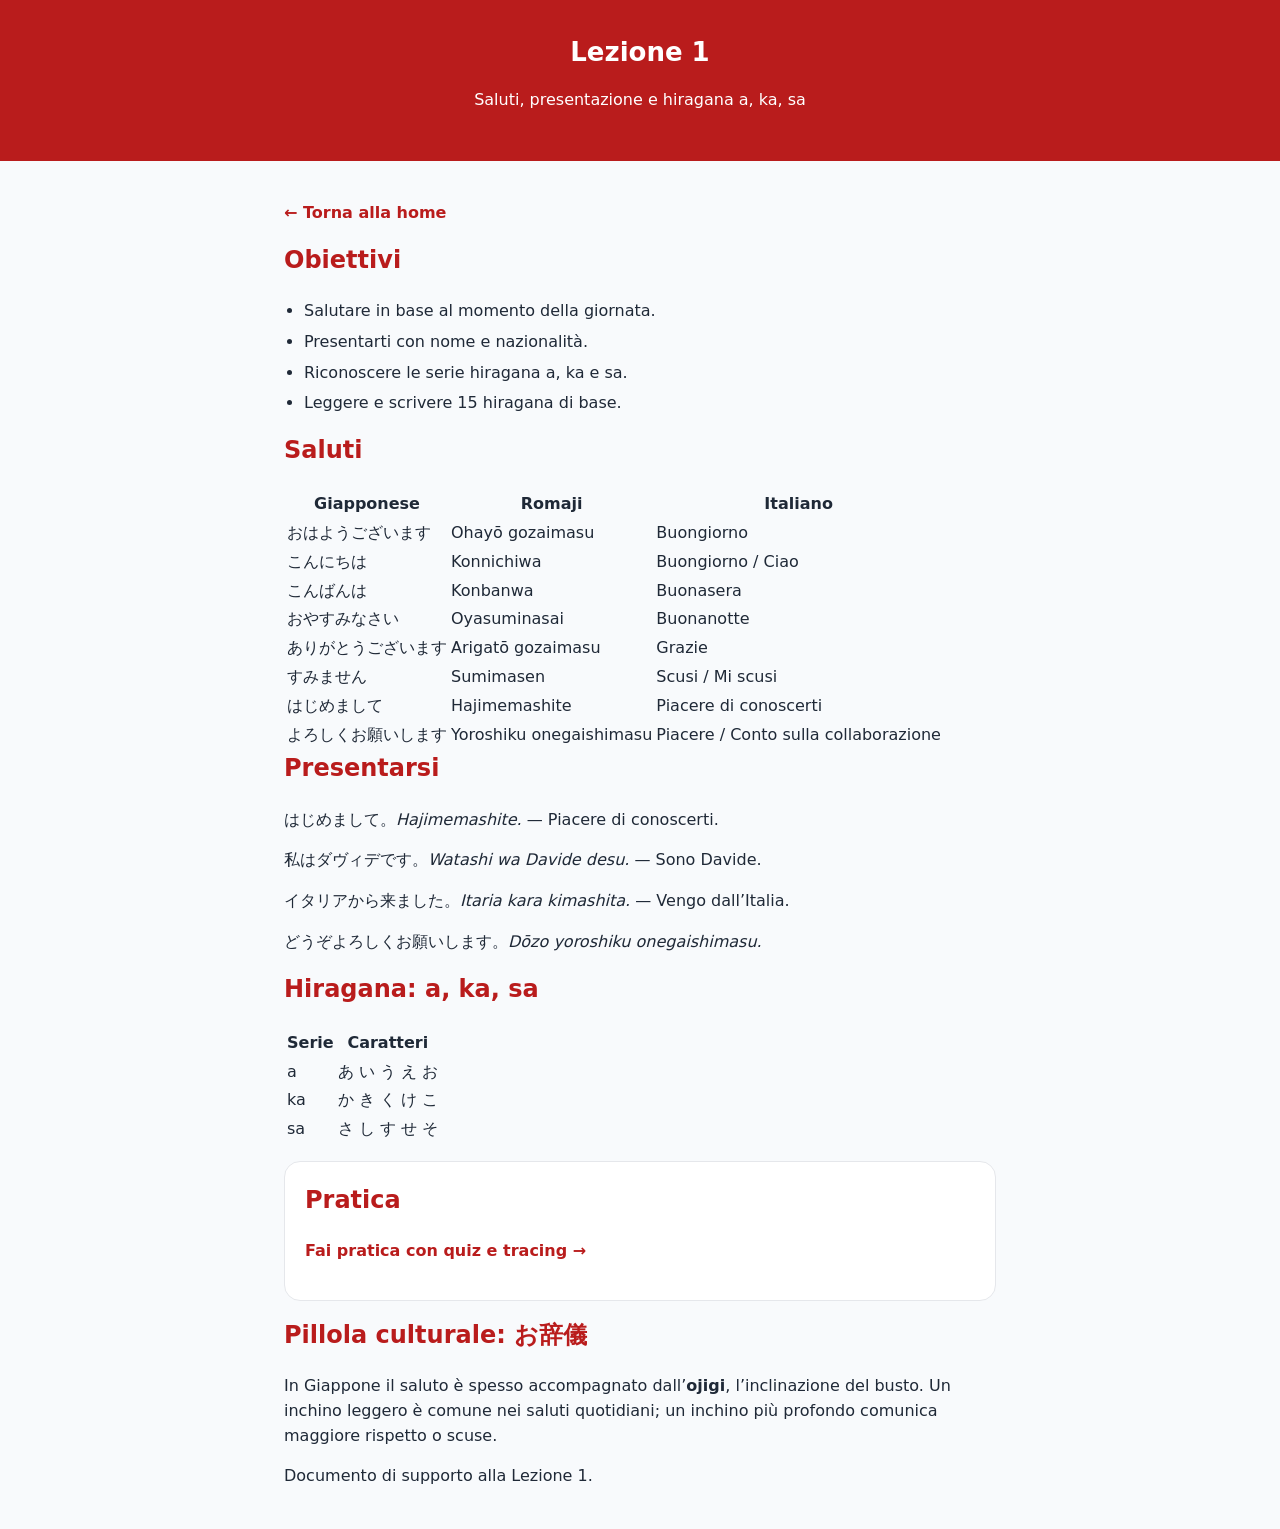
==== lezioni/lezione-01.html @ 0432ac15 "Aggiunge struttura iniziale del sito per gli studenti" ====
<!DOCTYPE html>
<html lang="it">
<head>
<meta charset="utf-8">
<meta name="viewport" content="width=device-width, initial-scale=1">
<title>Lezione 1 — Saluti e hiragana a, ka, sa</title>
<link rel="stylesheet" href="../css/style.css">
</head>
<body>
<header>
<h1>Lezione 1</h1>
<p>Saluti, presentazione e hiragana a, ka, sa</p>
</header>
<main>
<p><a href="../index.html">← Torna alla home</a></p>

<h2>Obiettivi</h2>
<ul>
<li>Salutare in base al momento della giornata.</li>
<li>Presentarti con nome e nazionalità.</li>
<li>Riconoscere le serie hiragana a, ka e sa.</li>
<li>Leggere e scrivere 15 hiragana di base.</li>
</ul>

<h2>Saluti</h2>
<table>
<tr><th>Giapponese</th><th>Romaji</th><th>Italiano</th></tr>
<tr><td>おはようございます</td><td>Ohayō gozaimasu</td><td>Buongiorno</td></tr>
<tr><td>こんにちは</td><td>Konnichiwa</td><td>Buongiorno / Ciao</td></tr>
<tr><td>こんばんは</td><td>Konbanwa</td><td>Buonasera</td></tr>
<tr><td>おやすみなさい</td><td>Oyasuminasai</td><td>Buonanotte</td></tr>
<tr><td>ありがとうございます</td><td>Arigatō gozaimasu</td><td>Grazie</td></tr>
<tr><td>すみません</td><td>Sumimasen</td><td>Scusi / Mi scusi</td></tr>
<tr><td>はじめまして</td><td>Hajimemashite</td><td>Piacere di conoscerti</td></tr>
<tr><td>よろしくお願いします</td><td>Yoroshiku onegaishimasu</td><td>Piacere / Conto sulla collaborazione</td></tr>
</table>

<h2>Presentarsi</h2>
<p>はじめまして。<em>Hajimemashite.</em> — Piacere di conoscerti.</p>
<p>私はダヴィデです。<em>Watashi wa Davide desu.</em> — Sono Davide.</p>
<p>イタリアから来ました。<em>Itaria kara kimashita.</em> — Vengo dall’Italia.</p>
<p>どうぞよろしくお願いします。<em>Dōzo yoroshiku onegaishimasu.</em></p>

<h2>Hiragana: a, ka, sa</h2>
<table>
<tr><th>Serie</th><th>Caratteri</th></tr>
<tr><td>a</td><td><span class="kana">あ い う え お</span></td></tr>
<tr><td>ka</td><td><span class="kana">か き く け こ</span></td></tr>
<tr><td>sa</td><td><span class="kana">さ し す せ そ</span></td></tr>
</table>

<div class="card">
<h2>Pratica</h2>
<p><a href="../pratica/hiragana.html">Fai pratica con quiz e tracing →</a></p>
</div>

<h2>Pillola culturale: お辞儀</h2>
<p>In Giappone il saluto è spesso accompagnato dall’<strong>ojigi</strong>, l’inclinazione del busto. Un inchino leggero è comune nei saluti quotidiani; un inchino più profondo comunica maggiore rispetto o scuse.</p>

<p class="small">Documento di supporto alla Lezione 1.</p>
</main>
<script src="../js/main.js"></script>
</body>
</html>
---- css/style.css ----
:root{--red:#b91c1c;--red-dark:#7f1d1d;--ink:#1f2937;--muted:#6b7280;--bg:#f8fafc;--card:#fff;--line:#e5e7eb;--green:#15803d}
*{box-sizing:border-box}
body{font-family:system-ui,-apple-system,"Hiragino Sans","Noto Sans JP",Arial,sans-serif;margin:0;background:var(--bg);color:var(--ink);line-height:1.55}
header{background:var(--red);color:#fff;padding:32px 20px;text-align:center}
main{max-width:760px;margin:0 auto;padding:24px}
.card{background:var(--card);border:1px solid #e5e7eb;border-radius:16px;padding:20px;margin:16px 0}
h1{margin:0;font-size:26px}
h2{color:var(--red);margin-top:0}
a{color:var(--red);font-weight:700;text-decoration:none}
a:hover{text-decoration:underline}
ul{padding-left:20px}
li{margin:6px 0}
.badge{display:inline-block;background:#fee2e2;color:var(--red-dark);border-radius:999px;padding:5px 10px;font-size:12px;font-weight:700;margin-bottom:8px}
img{max-width:100%;height:auto;border-radius:12px}
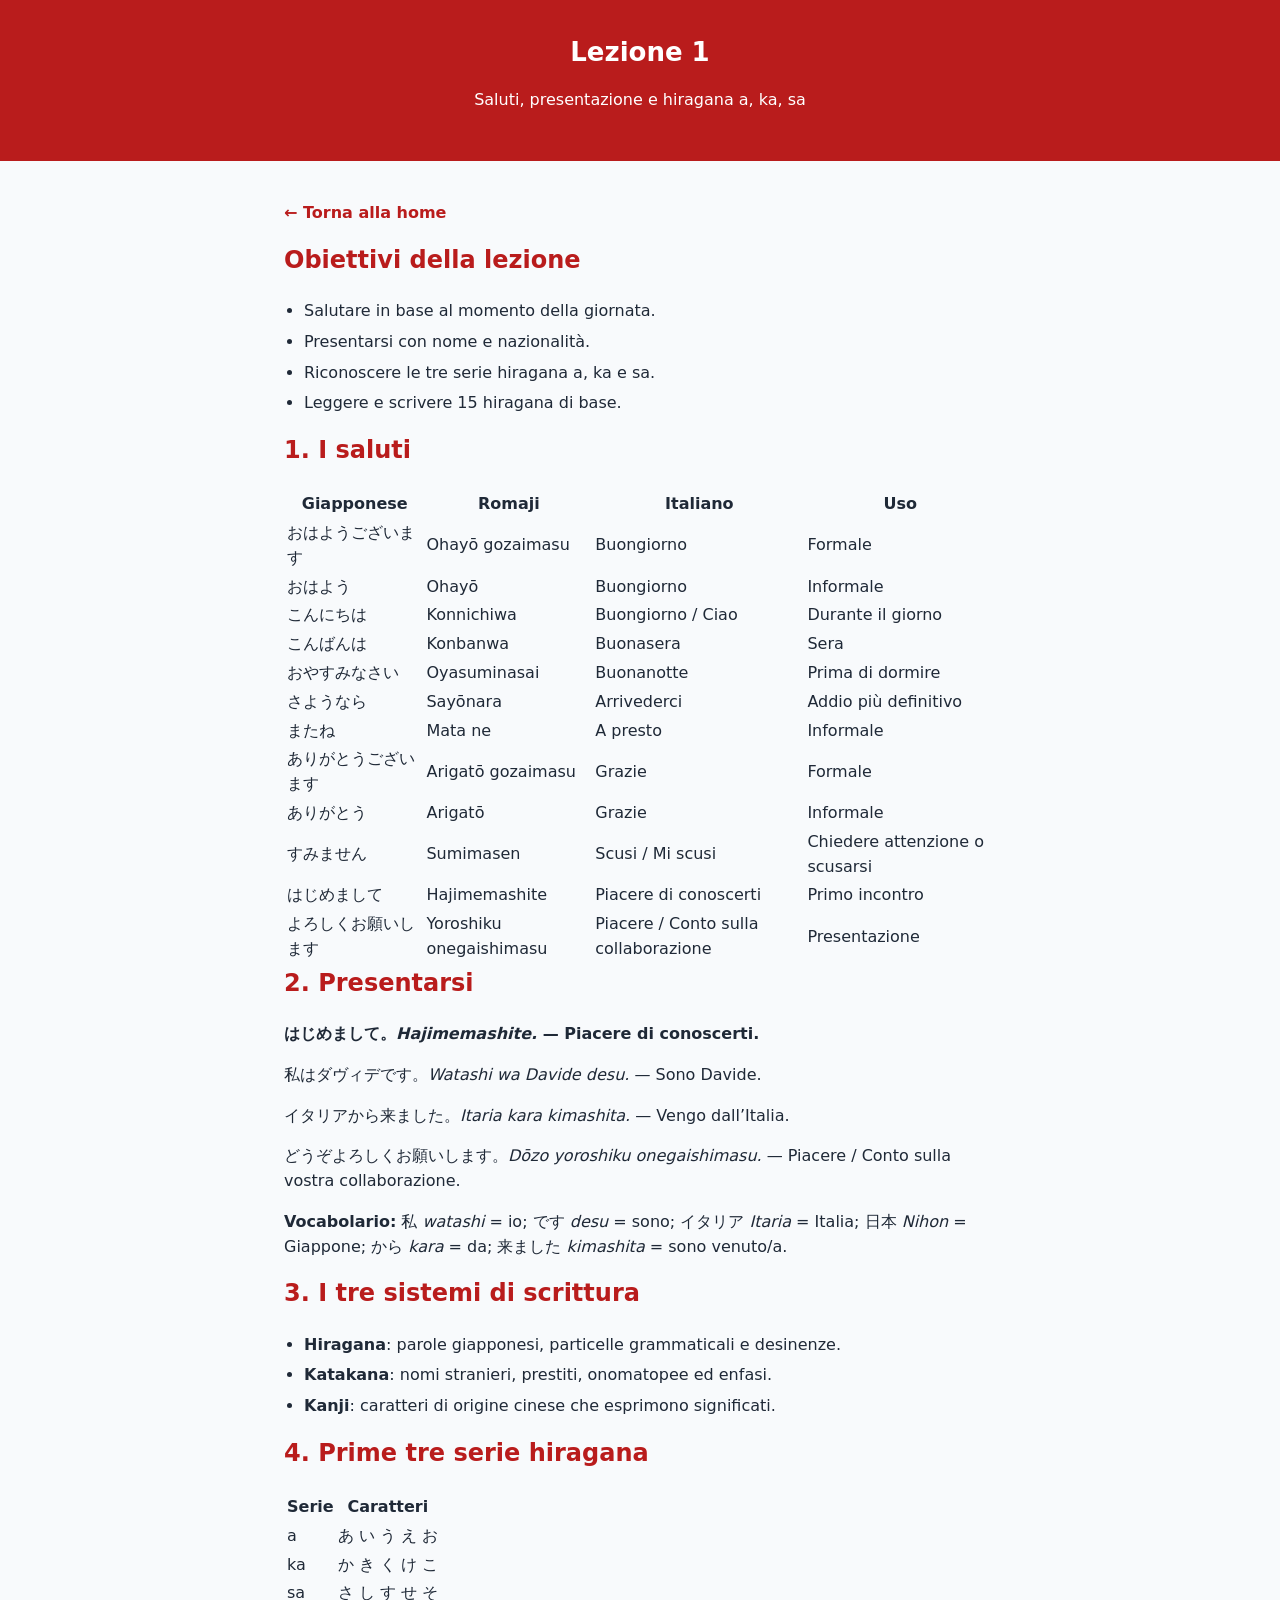
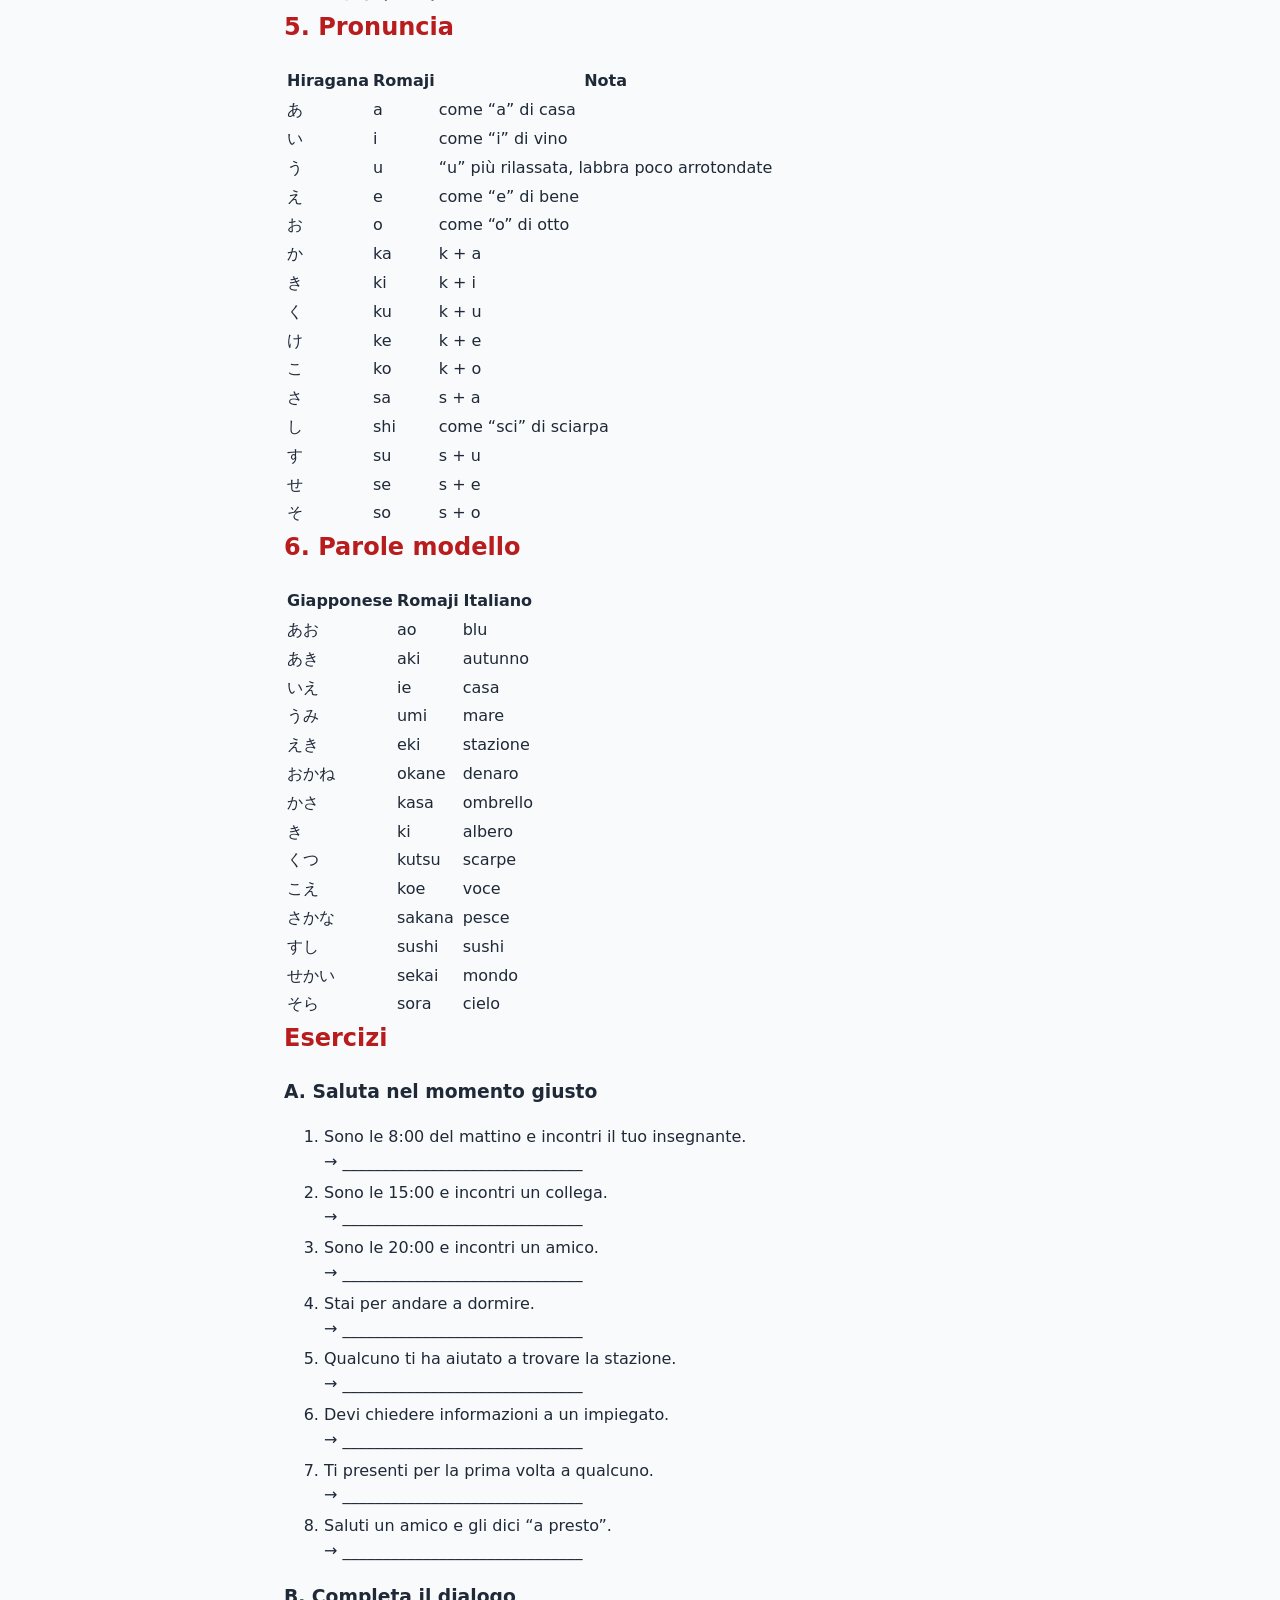
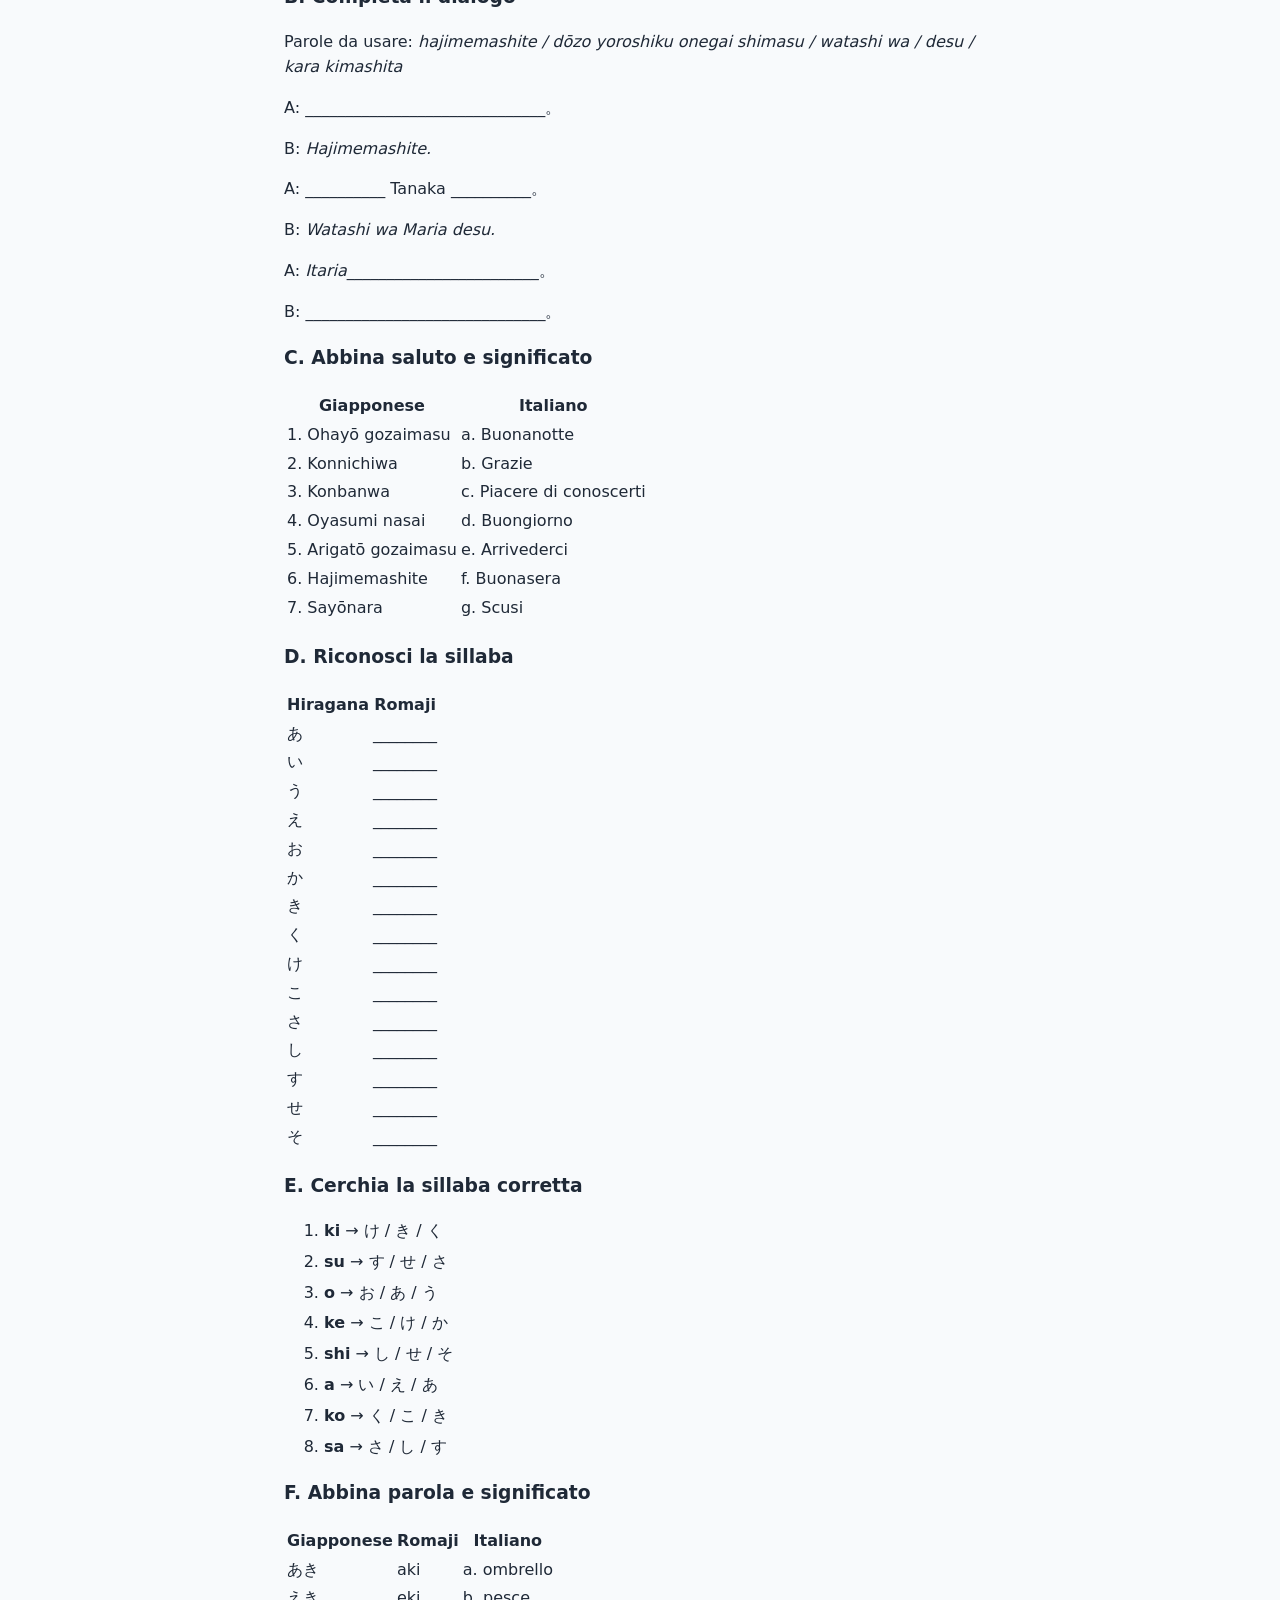
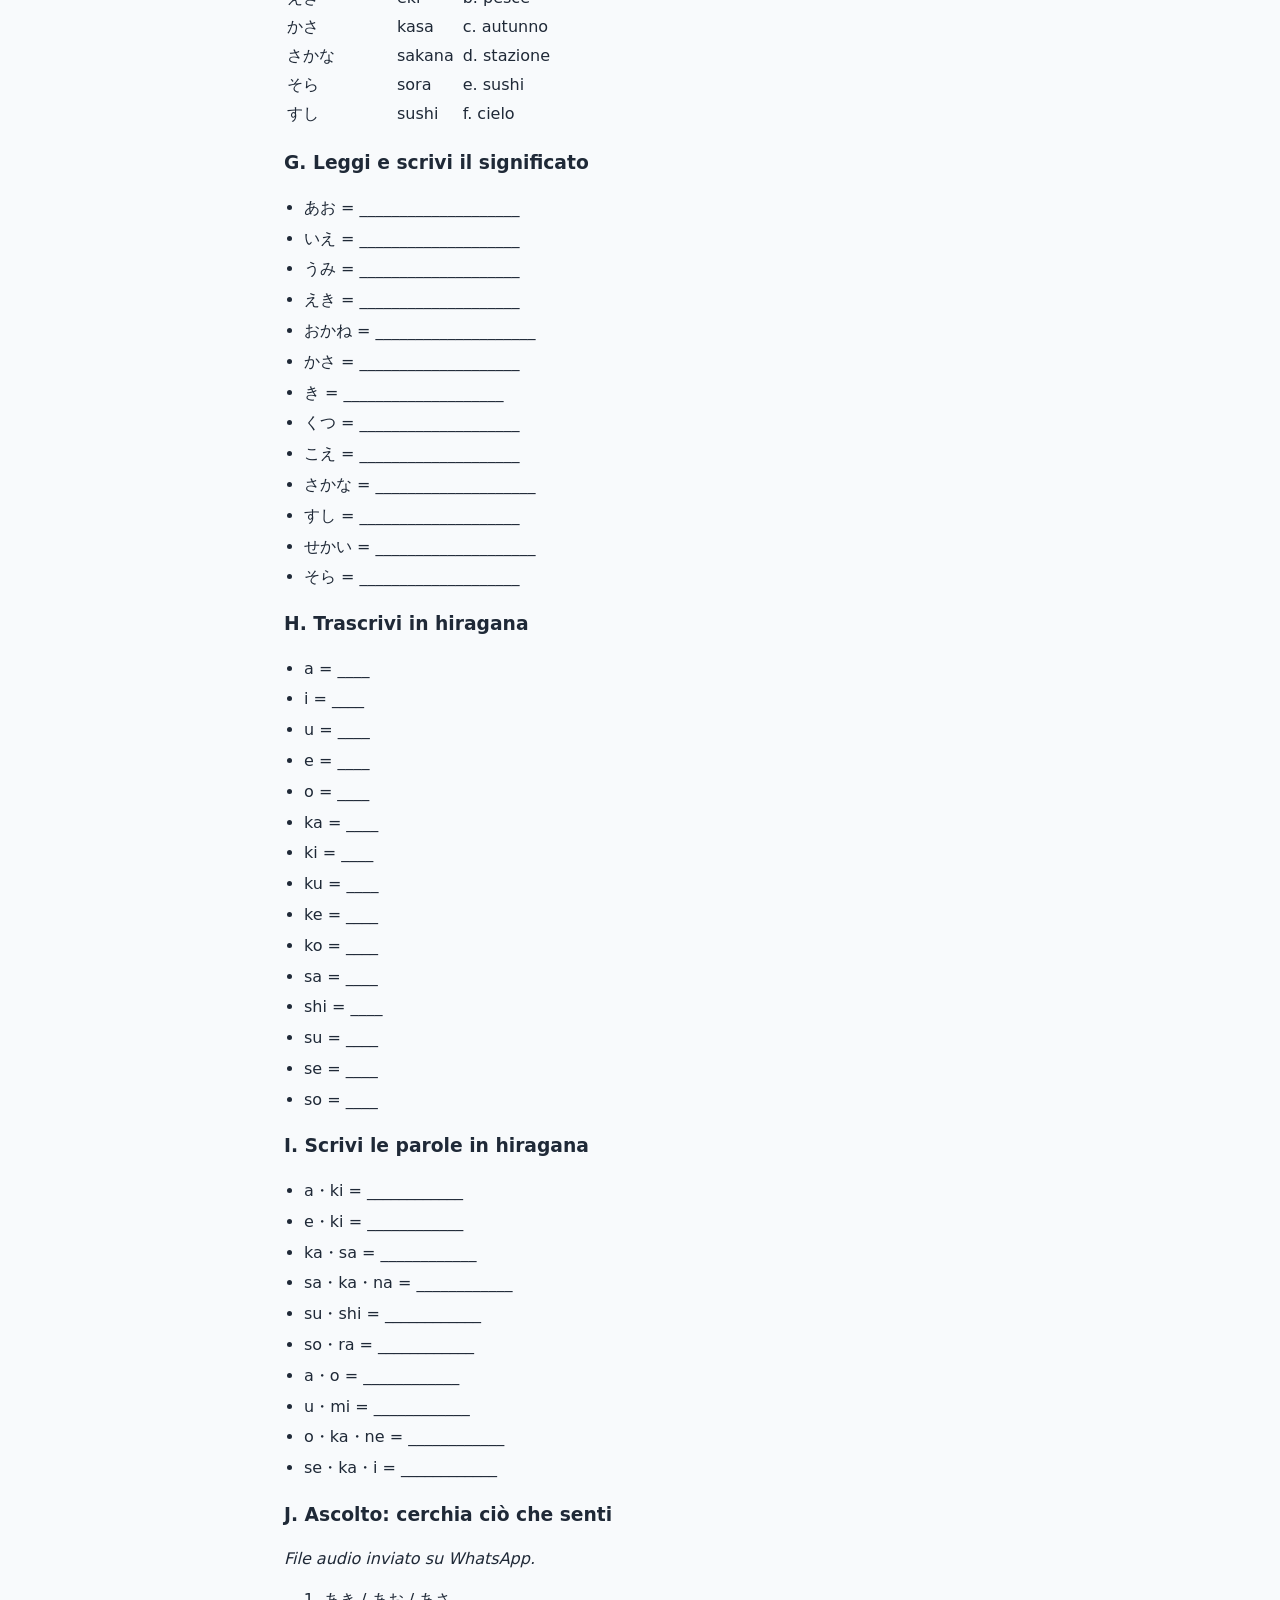
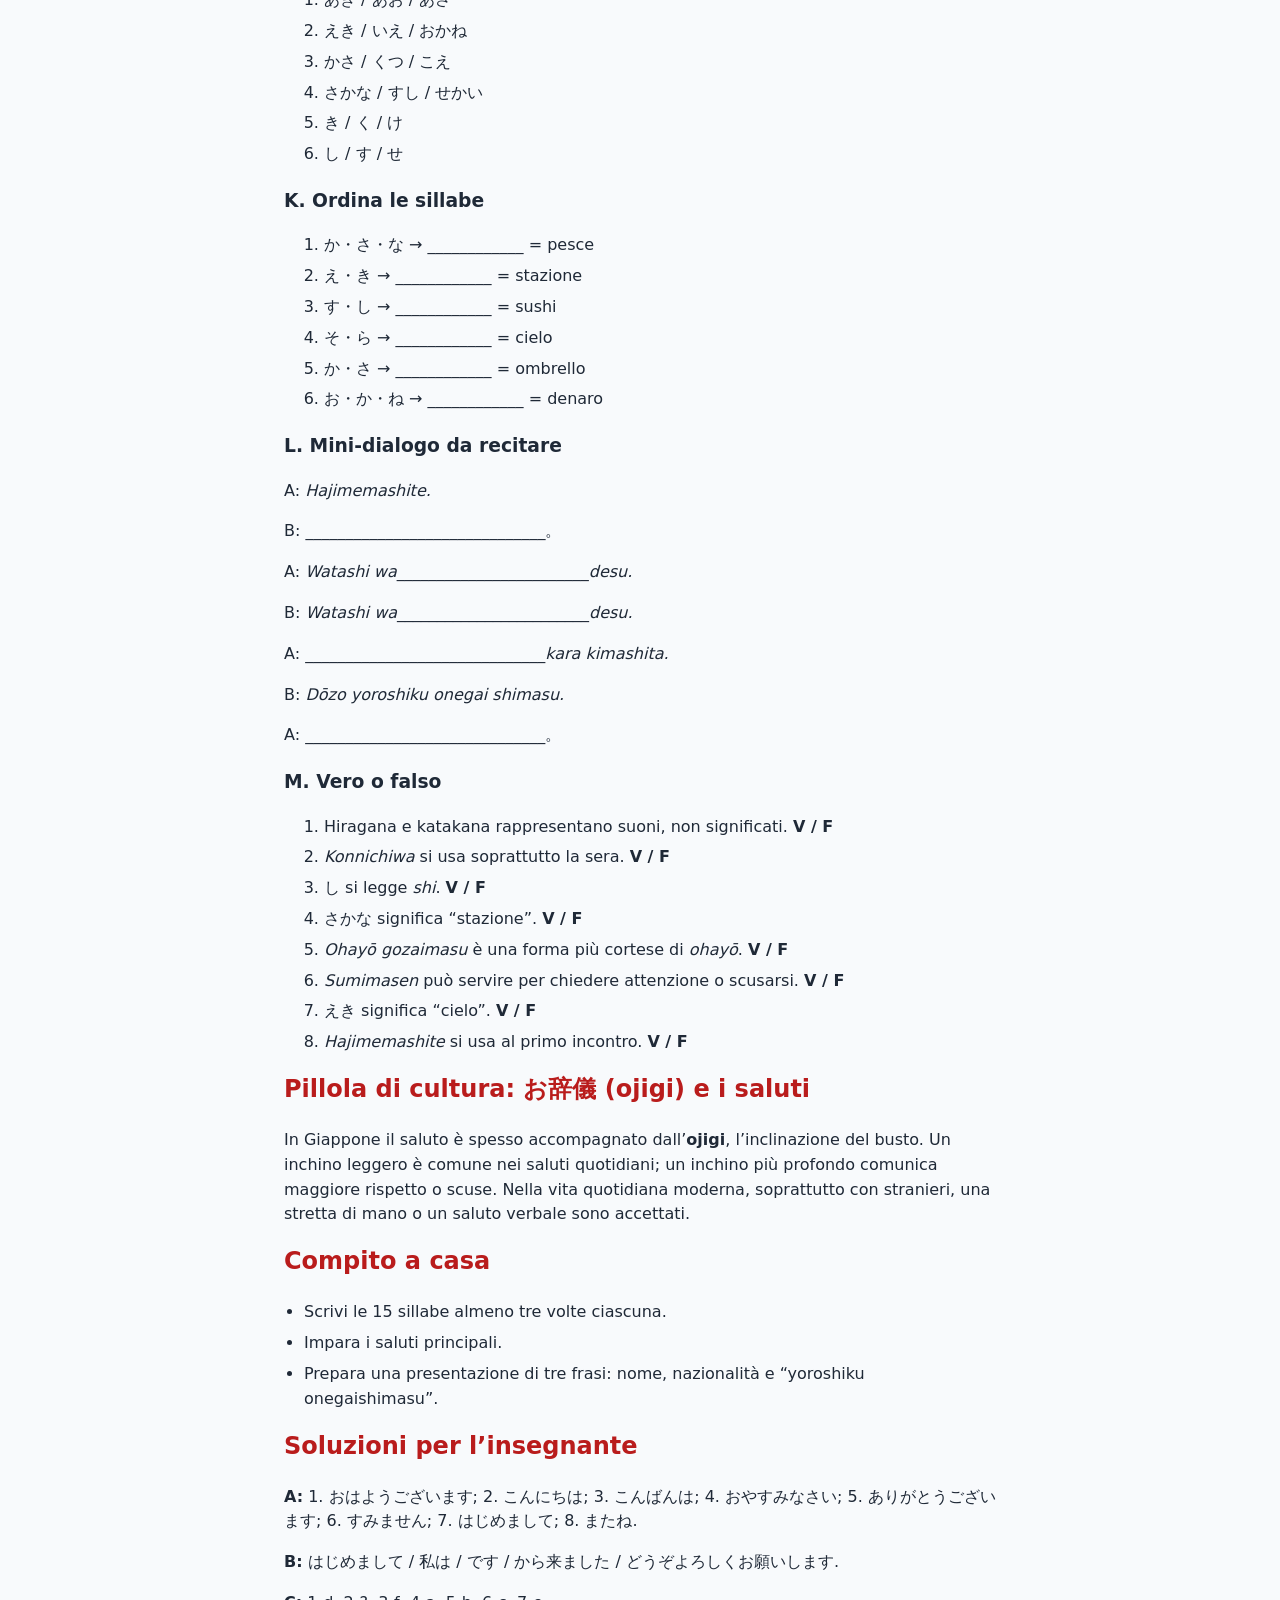
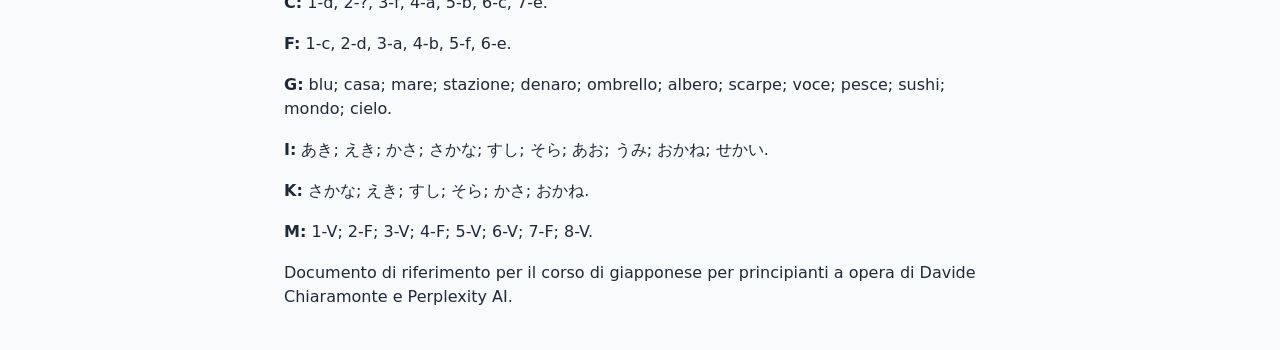
==== commit 4180f77f: "Espande la Lezione 1 con tutti i materiali dell’allegato" ====
--- a/lezioni/lezione-01.html
+++ b/lezioni/lezione-01.html
@@ -3,7 +3,7 @@
 <head>
 <meta charset="utf-8">
 <meta name="viewport" content="width=device-width, initial-scale=1">
-<title>Lezione 1 — Saluti e hiragana a, ka, sa</title>
+<title>Lezione 1 — Saluti, presentazione e hiragana a, ka, sa</title>
 <link rel="stylesheet" href="../css/style.css">
 </head>
 <body>
@@ -14,34 +14,46 @@
 <main>
 <p><a href="../index.html">← Torna alla home</a></p>
 
-<h2>Obiettivi</h2>
+<h2>Obiettivi della lezione</h2>
 <ul>
 <li>Salutare in base al momento della giornata.</li>
-<li>Presentarti con nome e nazionalità.</li>
-<li>Riconoscere le serie hiragana a, ka e sa.</li>
+<li>Presentarsi con nome e nazionalità.</li>
+<li>Riconoscere le tre serie hiragana a, ka e sa.</li>
 <li>Leggere e scrivere 15 hiragana di base.</li>
 </ul>
 
-<h2>Saluti</h2>
-<table>
-<tr><th>Giapponese</th><th>Romaji</th><th>Italiano</th></tr>
-<tr><td>おはようございます</td><td>Ohayō gozaimasu</td><td>Buongiorno</td></tr>
-<tr><td>こんにちは</td><td>Konnichiwa</td><td>Buongiorno / Ciao</td></tr>
-<tr><td>こんばんは</td><td>Konbanwa</td><td>Buonasera</td></tr>
-<tr><td>おやすみなさい</td><td>Oyasuminasai</td><td>Buonanotte</td></tr>
-<tr><td>ありがとうございます</td><td>Arigatō gozaimasu</td><td>Grazie</td></tr>
-<tr><td>すみません</td><td>Sumimasen</td><td>Scusi / Mi scusi</td></tr>
-<tr><td>はじめまして</td><td>Hajimemashite</td><td>Piacere di conoscerti</td></tr>
-<tr><td>よろしくお願いします</td><td>Yoroshiku onegaishimasu</td><td>Piacere / Conto sulla collaborazione</td></tr>
-</table>
-
-<h2>Presentarsi</h2>
-<p>はじめまして。<em>Hajimemashite.</em> — Piacere di conoscerti.</p>
+<h2>1. I saluti</h2>
+<table>
+<tr><th>Giapponese</th><th>Romaji</th><th>Italiano</th><th>Uso</th></tr>
+<tr><td>おはようございます</td><td>Ohayō gozaimasu</td><td>Buongiorno</td><td>Formale</td></tr>
+<tr><td>おはよう</td><td>Ohayō</td><td>Buongiorno</td><td>Informale</td></tr>
+<tr><td>こんにちは</td><td>Konnichiwa</td><td>Buongiorno / Ciao</td><td>Durante il giorno</td></tr>
+<tr><td>こんばんは</td><td>Konbanwa</td><td>Buonasera</td><td>Sera</td></tr>
+<tr><td>おやすみなさい</td><td>Oyasuminasai</td><td>Buonanotte</td><td>Prima di dormire</td></tr>
+<tr><td>さようなら</td><td>Sayōnara</td><td>Arrivederci</td><td>Addio più definitivo</td></tr>
+<tr><td>またね</td><td>Mata ne</td><td>A presto</td><td>Informale</td></tr>
+<tr><td>ありがとうございます</td><td>Arigatō gozaimasu</td><td>Grazie</td><td>Formale</td></tr>
+<tr><td>ありがとう</td><td>Arigatō</td><td>Grazie</td><td>Informale</td></tr>
+<tr><td>すみません</td><td>Sumimasen</td><td>Scusi / Mi scusi</td><td>Chiedere attenzione o scusarsi</td></tr>
+<tr><td>はじめまして</td><td>Hajimemashite</td><td>Piacere di conoscerti</td><td>Primo incontro</td></tr>
+<tr><td>よろしくお願いします</td><td>Yoroshiku onegaishimasu</td><td>Piacere / Conto sulla collaborazione</td><td>Presentazione</td></tr>
+</table>
+
+<h2>2. Presentarsi</h2>
+<p><strong>はじめまして。<em>Hajimemashite.</em> — Piacere di conoscerti.</strong></p>
 <p>私はダヴィデです。<em>Watashi wa Davide desu.</em> — Sono Davide.</p>
 <p>イタリアから来ました。<em>Itaria kara kimashita.</em> — Vengo dall’Italia.</p>
-<p>どうぞよろしくお願いします。<em>Dōzo yoroshiku onegaishimasu.</em></p>
-
-<h2>Hiragana: a, ka, sa</h2>
+<p>どうぞよろしくお願いします。<em>Dōzo yoroshiku onegaishimasu.</em> — Piacere / Conto sulla vostra collaborazione.</p>
+<p><strong>Vocabolario:</strong> 私 <em>watashi</em> = io; です <em>desu</em> = sono; イタリア <em>Itaria</em> = Italia; 日本 <em>Nihon</em> = Giappone; から <em>kara</em> = da; 来ました <em>kimashita</em> = sono venuto/a.</p>
+
+<h2>3. I tre sistemi di scrittura</h2>
+<ul>
+<li><strong>Hiragana</strong>: parole giapponesi, particelle grammaticali e desinenze.</li>
+<li><strong>Katakana</strong>: nomi stranieri, prestiti, onomatopee ed enfasi.</li>
+<li><strong>Kanji</strong>: caratteri di origine cinese che esprimono significati.</li>
+</ul>
+
+<h2>4. Prime tre serie hiragana</h2>
 <table>
 <tr><th>Serie</th><th>Caratteri</th></tr>
 <tr><td>a</td><td><span class="kana">あ い う え お</span></td></tr>
@@ -49,16 +61,237 @@
 <tr><td>sa</td><td><span class="kana">さ し す せ そ</span></td></tr>
 </table>
 
-<div class="card">
-<h2>Pratica</h2>
-<p><a href="../pratica/hiragana.html">Fai pratica con quiz e tracing →</a></p>
-</div>
-
-<h2>Pillola culturale: お辞儀</h2>
-<p>In Giappone il saluto è spesso accompagnato dall’<strong>ojigi</strong>, l’inclinazione del busto. Un inchino leggero è comune nei saluti quotidiani; un inchino più profondo comunica maggiore rispetto o scuse.</p>
-
-<p class="small">Documento di supporto alla Lezione 1.</p>
+<h2>5. Pronuncia</h2>
+<table>
+<tr><th>Hiragana</th><th>Romaji</th><th>Nota</th></tr>
+<tr><td class="kana">あ</td><td>a</td><td>come “a” di casa</td></tr>
+<tr><td class="kana">い</td><td>i</td><td>come “i” di vino</td></tr>
+<tr><td class="kana">う</td><td>u</td><td>“u” più rilassata, labbra poco arrotondate</td></tr>
+<tr><td class="kana">え</td><td>e</td><td>come “e” di bene</td></tr>
+<tr><td class="kana">お</td><td>o</td><td>come “o” di otto</td></tr>
+<tr><td class="kana">か</td><td>ka</td><td>k + a</td></tr>
+<tr><td class="kana">き</td><td>ki</td><td>k + i</td></tr>
+<tr><td class="kana">く</td><td>ku</td><td>k + u</td></tr>
+<tr><td class="kana">け</td><td>ke</td><td>k + e</td></tr>
+<tr><td class="kana">こ</td><td>ko</td><td>k + o</td></tr>
+<tr><td class="kana">さ</td><td>sa</td><td>s + a</td></tr>
+<tr><td class="kana">し</td><td>shi</td><td>come “sci” di sciarpa</td></tr>
+<tr><td class="kana">す</td><td>su</td><td>s + u</td></tr>
+<tr><td class="kana">せ</td><td>se</td><td>s + e</td></tr>
+<tr><td class="kana">そ</td><td>so</td><td>s + o</td></tr>
+</table>
+
+<h2>6. Parole modello</h2>
+<table>
+<tr><th>Giapponese</th><th>Romaji</th><th>Italiano</th></tr>
+<tr><td class="kana">あお</td><td>ao</td><td>blu</td></tr>
+<tr><td class="kana">あき</td><td>aki</td><td>autunno</td></tr>
+<tr><td class="kana">いえ</td><td>ie</td><td>casa</td></tr>
+<tr><td class="kana">うみ</td><td>umi</td><td>mare</td></tr>
+<tr><td class="kana">えき</td><td>eki</td><td>stazione</td></tr>
+<tr><td class="kana">おかね</td><td>okane</td><td>denaro</td></tr>
+<tr><td class="kana">かさ</td><td>kasa</td><td>ombrello</td></tr>
+<tr><td class="kana">き</td><td>ki</td><td>albero</td></tr>
+<tr><td class="kana">くつ</td><td>kutsu</td><td>scarpe</td></tr>
+<tr><td class="kana">こえ</td><td>koe</td><td>voce</td></tr>
+<tr><td class="kana">さかな</td><td>sakana</td><td>pesce</td></tr>
+<tr><td class="kana">すし</td><td>sushi</td><td>sushi</td></tr>
+<tr><td class="kana">せかい</td><td>sekai</td><td>mondo</td></tr>
+<tr><td class="kana">そら</td><td>sora</td><td>cielo</td></tr>
+</table>
+
+<h2>Esercizi</h2>
+
+<h3>A. Saluta nel momento giusto</h3>
+<ol>
+<li>Sono le 8:00 del mattino e incontri il tuo insegnante.<br>→ ______________________________</li>
+<li>Sono le 15:00 e incontri un collega.<br>→ ______________________________</li>
+<li>Sono le 20:00 e incontri un amico.<br>→ ______________________________</li>
+<li>Stai per andare a dormire.<br>→ ______________________________</li>
+<li>Qualcuno ti ha aiutato a trovare la stazione.<br>→ ______________________________</li>
+<li>Devi chiedere informazioni a un impiegato.<br>→ ______________________________</li>
+<li>Ti presenti per la prima volta a qualcuno.<br>→ ______________________________</li>
+<li>Saluti un amico e gli dici “a presto”.<br>→ ______________________________</li>
+</ol>
+
+<h3>B. Completa il dialogo</h3>
+<p>Parole da usare: <em>hajimemashite / dōzo yoroshiku onegai shimasu / watashi wa / desu / kara kimashita</em></p>
+<p>A: ______________________________。</p>
+<p>B: <em>Hajimemashite.</em></p>
+<p>A: __________ Tanaka __________。</p>
+<p>B: <em>Watashi wa Maria desu.</em></p>
+<p>A: <em>Itaria</em>________________________。</p>
+<p>B: ______________________________。</p>
+
+<h3>C. Abbina saluto e significato</h3>
+<table>
+<tr><th>Giapponese</th><th>Italiano</th></tr>
+<tr><td>1. Ohayō gozaimasu</td><td>a. Buonanotte</td></tr>
+<tr><td>2. Konnichiwa</td><td>b. Grazie</td></tr>
+<tr><td>3. Konbanwa</td><td>c. Piacere di conoscerti</td></tr>
+<tr><td>4. Oyasumi nasai</td><td>d. Buongiorno</td></tr>
+<tr><td>5. Arigatō gozaimasu</td><td>e. Arrivederci</td></tr>
+<tr><td>6. Hajimemashite</td><td>f. Buonasera</td></tr>
+<tr><td>7. Sayōnara</td><td>g. Scusi</td></tr>
+</table>
+
+<h3>D. Riconosci la sillaba</h3>
+<table>
+<tr><th>Hiragana</th><th>Romaji</th></tr>
+<tr><td class="kana">あ</td><td>________</td></tr>
+<tr><td class="kana">い</td><td>________</td></tr>
+<tr><td class="kana">う</td><td>________</td></tr>
+<tr><td class="kana">え</td><td>________</td></tr>
+<tr><td class="kana">お</td><td>________</td></tr>
+<tr><td class="kana">か</td><td>________</td></tr>
+<tr><td class="kana">き</td><td>________</td></tr>
+<tr><td class="kana">く</td><td>________</td></tr>
+<tr><td class="kana">け</td><td>________</td></tr>
+<tr><td class="kana">こ</td><td>________</td></tr>
+<tr><td class="kana">さ</td><td>________</td></tr>
+<tr><td class="kana">し</td><td>________</td></tr>
+<tr><td class="kana">す</td><td>________</td></tr>
+<tr><td class="kana">せ</td><td>________</td></tr>
+<tr><td class="kana">そ</td><td>________</td></tr>
+</table>
+
+<h3>E. Cerchia la sillaba corretta</h3>
+<ol>
+<li><strong>ki</strong> → け / き / く</li>
+<li><strong>su</strong> → す / せ / さ</li>
+<li><strong>o</strong> → お / あ / う</li>
+<li><strong>ke</strong> → こ / け / か</li>
+<li><strong>shi</strong> → し / せ / そ</li>
+<li><strong>a</strong> → い / え / あ</li>
+<li><strong>ko</strong> → く / こ / き</li>
+<li><strong>sa</strong> → さ / し / す</li>
+</ol>
+
+<h3>F. Abbina parola e significato</h3>
+<table>
+<tr><th>Giapponese</th><th>Romaji</th><th>Italiano</th></tr>
+<tr><td class="kana">あき</td><td>aki</td><td>a. ombrello</td></tr>
+<tr><td class="kana">えき</td><td>eki</td><td>b. pesce</td></tr>
+<tr><td class="kana">かさ</td><td>kasa</td><td>c. autunno</td></tr>
+<tr><td class="kana">さかな</td><td>sakana</td><td>d. stazione</td></tr>
+<tr><td class="kana">そら</td><td>sora</td><td>e. sushi</td></tr>
+<tr><td class="kana">すし</td><td>sushi</td><td>f. cielo</td></tr>
+</table>
+
+<h3>G. Leggi e scrivi il significato</h3>
+<ul>
+<li>あお = ____________________</li>
+<li>いえ = ____________________</li>
+<li>うみ = ____________________</li>
+<li>えき = ____________________</li>
+<li>おかね = ____________________</li>
+<li>かさ = ____________________</li>
+<li>き = ____________________</li>
+<li>くつ = ____________________</li>
+<li>こえ = ____________________</li>
+<li>さかな = ____________________</li>
+<li>すし = ____________________</li>
+<li>せかい = ____________________</li>
+<li>そら = ____________________</li>
+</ul>
+
+<h3>H. Trascrivi in hiragana</h3>
+<ul>
+<li>a = ____</li>
+<li>i = ____</li>
+<li>u = ____</li>
+<li>e = ____</li>
+<li>o = ____</li>
+<li>ka = ____</li>
+<li>ki = ____</li>
+<li>ku = ____</li>
+<li>ke = ____</li>
+<li>ko = ____</li>
+<li>sa = ____</li>
+<li>shi = ____</li>
+<li>su = ____</li>
+<li>se = ____</li>
+<li>so = ____</li>
+</ul>
+
+<h3>I. Scrivi le parole in hiragana</h3>
+<ul>
+<li>a・ki = ____________</li>
+<li>e・ki = ____________</li>
+<li>ka・sa = ____________</li>
+<li>sa・ka・na = ____________</li>
+<li>su・shi = ____________</li>
+<li>so・ra = ____________</li>
+<li>a・o = ____________</li>
+<li>u・mi = ____________</li>
+<li>o・ka・ne = ____________</li>
+<li>se・ka・i = ____________</li>
+</ul>
+
+<h3>J. Ascolto: cerchia ciò che senti</h3>
+<p><em>File audio inviato su WhatsApp.</em></p>
+<ol>
+<li>あき / あお / あさ</li>
+<li>えき / いえ / おかね</li>
+<li>かさ / くつ / こえ</li>
+<li>さかな / すし / せかい</li>
+<li>き / く / け</li>
+<li>し / す / せ</li>
+</ol>
+
+<h3>K. Ordina le sillabe</h3>
+<ol>
+<li>か・さ・な → ____________ = pesce</li>
+<li>え・き → ____________ = stazione</li>
+<li>す・し → ____________ = sushi</li>
+<li>そ・ら → ____________ = cielo</li>
+<li>か・さ → ____________ = ombrello</li>
+<li>お・か・ね → ____________ = denaro</li>
+</ol>
+
+<h3>L. Mini-dialogo da recitare</h3>
+<p>A: <em>Hajimemashite.</em></p>
+<p>B: ______________________________。</p>
+<p>A: <em>Watashi wa</em>________________________<em>desu.</em></p>
+<p>B: <em>Watashi wa</em>________________________<em>desu.</em></p>
+<p>A: ______________________________<em>kara kimashita.</em></p>
+<p>B: <em>Dōzo yoroshiku onegai shimasu.</em></p>
+<p>A: ______________________________。</p>
+
+<h3>M. Vero o falso</h3>
+<ol>
+<li>Hiragana e katakana rappresentano suoni, non significati. <strong>V / F</strong></li>
+<li><em>Konnichiwa</em> si usa soprattutto la sera. <strong>V / F</strong></li>
+<li>し si legge <em>shi</em>. <strong>V / F</strong></li>
+<li>さかな significa “stazione”. <strong>V / F</strong></li>
+<li><em>Ohayō gozaimasu</em> è una forma più cortese di <em>ohayō</em>. <strong>V / F</strong></li>
+<li><em>Sumimasen</em> può servire per chiedere attenzione o scusarsi. <strong>V / F</strong></li>
+<li>えき significa “cielo”. <strong>V / F</strong></li>
+<li><em>Hajimemashite</em> si usa al primo incontro. <strong>V / F</strong></li>
+</ol>
+
+<h2>Pillola di cultura: お辞儀 (ojigi) e i saluti</h2>
+<p>In Giappone il saluto è spesso accompagnato dall’<strong>ojigi</strong>, l’inclinazione del busto. Un inchino leggero è comune nei saluti quotidiani; un inchino più profondo comunica maggiore rispetto o scuse. Nella vita quotidiana moderna, soprattutto con stranieri, una stretta di mano o un saluto verbale sono accettati.</p>
+
+<h2>Compito a casa</h2>
+<ul>
+<li>Scrivi le 15 sillabe almeno tre volte ciascuna.</li>
+<li>Impara i saluti principali.</li>
+<li>Prepara una presentazione di tre frasi: nome, nazionalità e “yoroshiku onegaishimasu”.</li>
+</ul>
+
+<h2>Soluzioni per l’insegnante</h2>
+<p><strong>A:</strong> 1. おはようございます; 2. こんにちは; 3. こんばんは; 4. おやすみなさい; 5. ありがとうございます; 6. すみません; 7. はじめまして; 8. またね.</p>
+<p><strong>B:</strong> はじめまして / 私は / です / から来ました / どうぞよろしくお願いします.</p>
+<p><strong>C:</strong> 1-d, 2-?, 3-f, 4-a, 5-b, 6-c, 7-e.</p>
+<p><strong>F:</strong> 1-c, 2-d, 3-a, 4-b, 5-f, 6-e.</p>
+<p><strong>G:</strong> blu; casa; mare; stazione; denaro; ombrello; albero; scarpe; voce; pesce; sushi; mondo; cielo.</p>
+<p><strong>I:</strong> あき; えき; かさ; さかな; すし; そら; あお; うみ; おかね; せかい.</p>
+<p><strong>K:</strong> さかな; えき; すし; そら; かさ; おかね.</p>
+<p><strong>M:</strong> 1-V; 2-F; 3-V; 4-F; 5-V; 6-V; 7-F; 8-V.</p>
+
+<p class="small">Documento di riferimento per il corso di giapponese per principianti a opera di Davide Chiaramonte e Perplexity AI.</p>
 </main>
 <script src="../js/main.js"></script>
 </body>
-</html>
+</html>
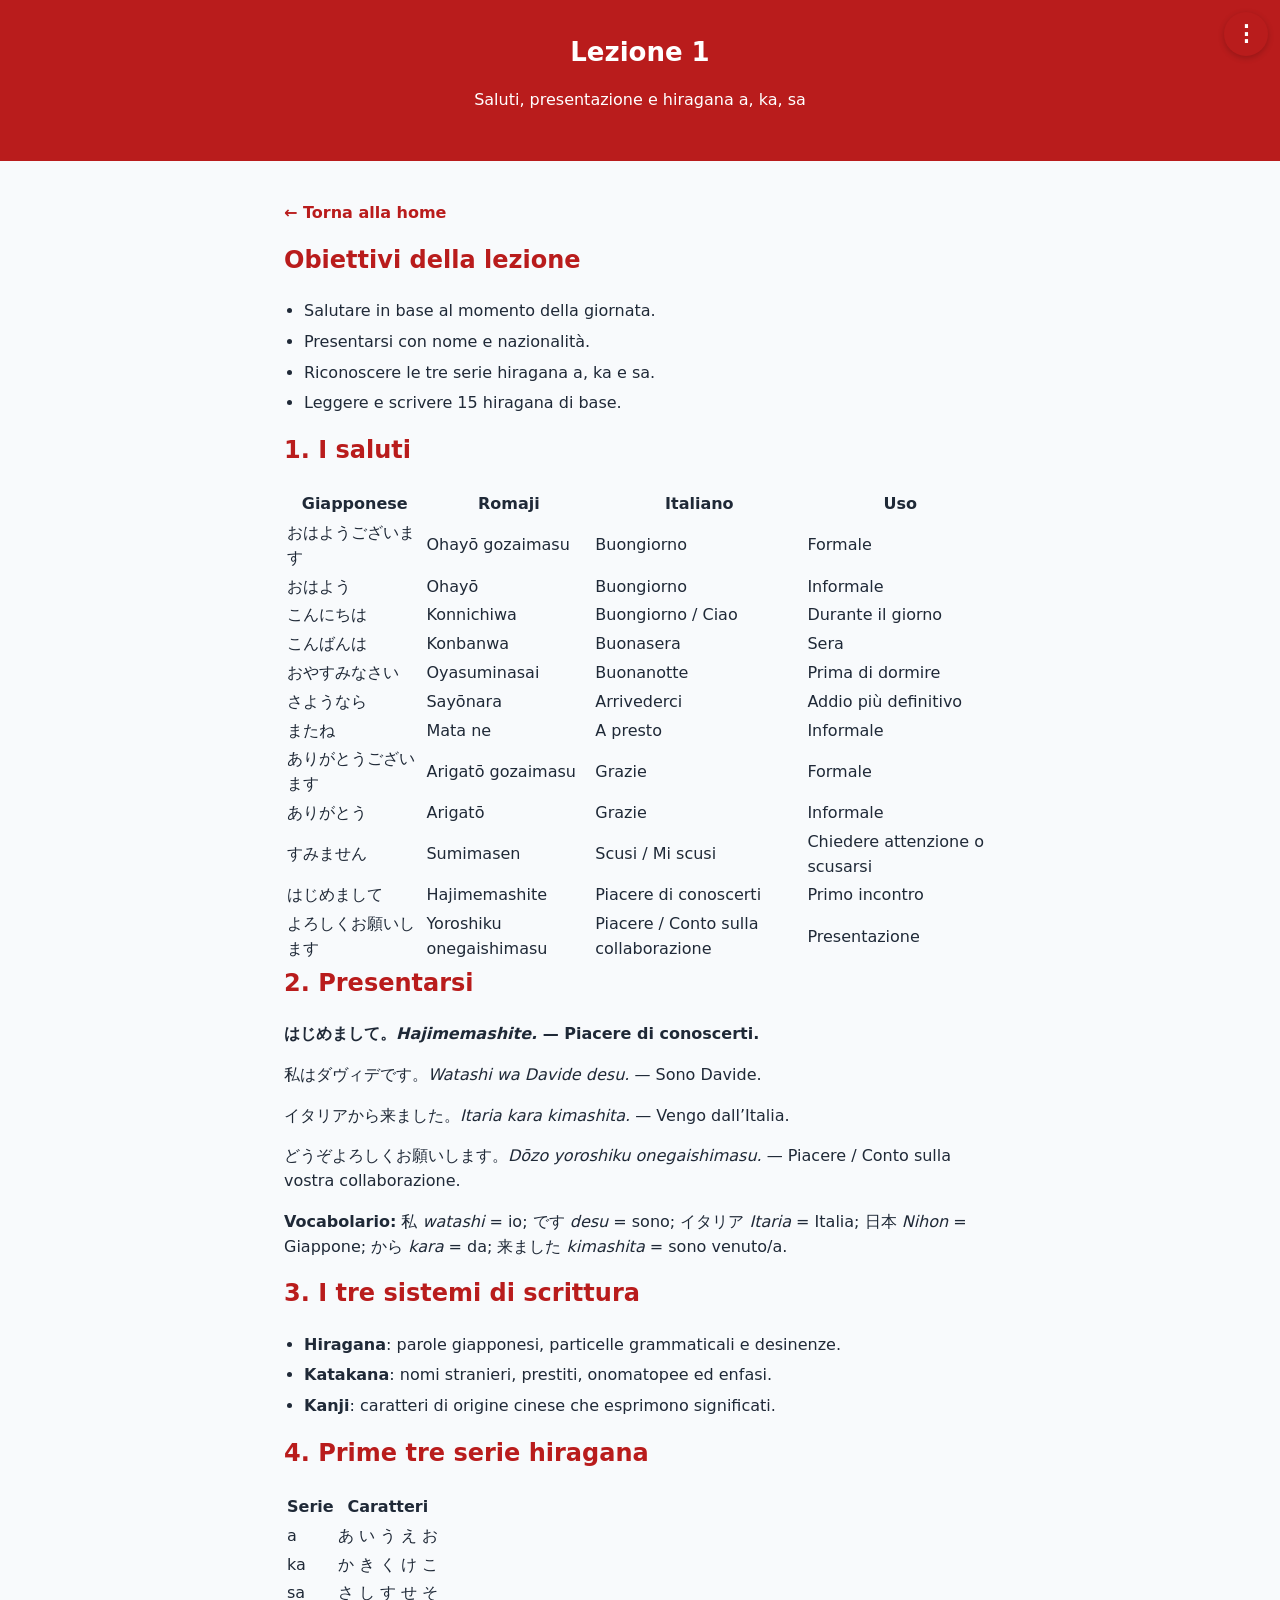
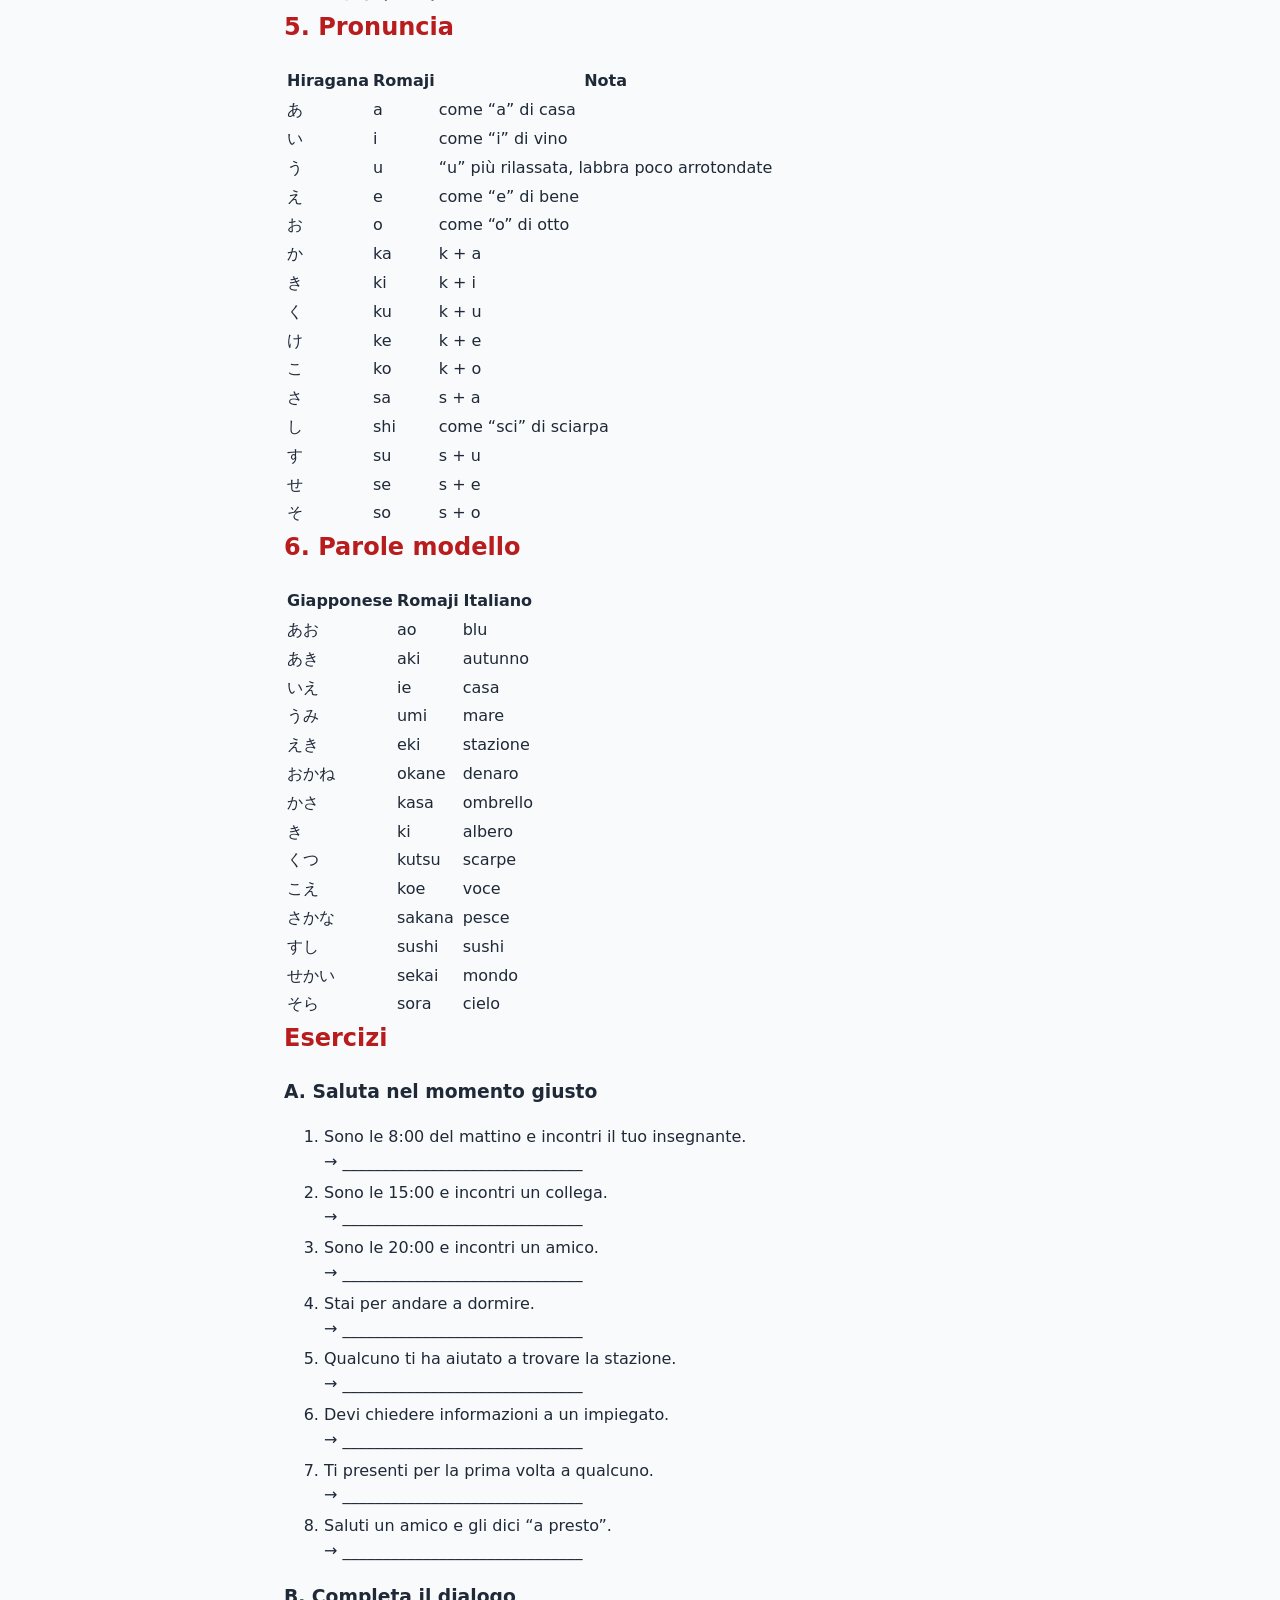
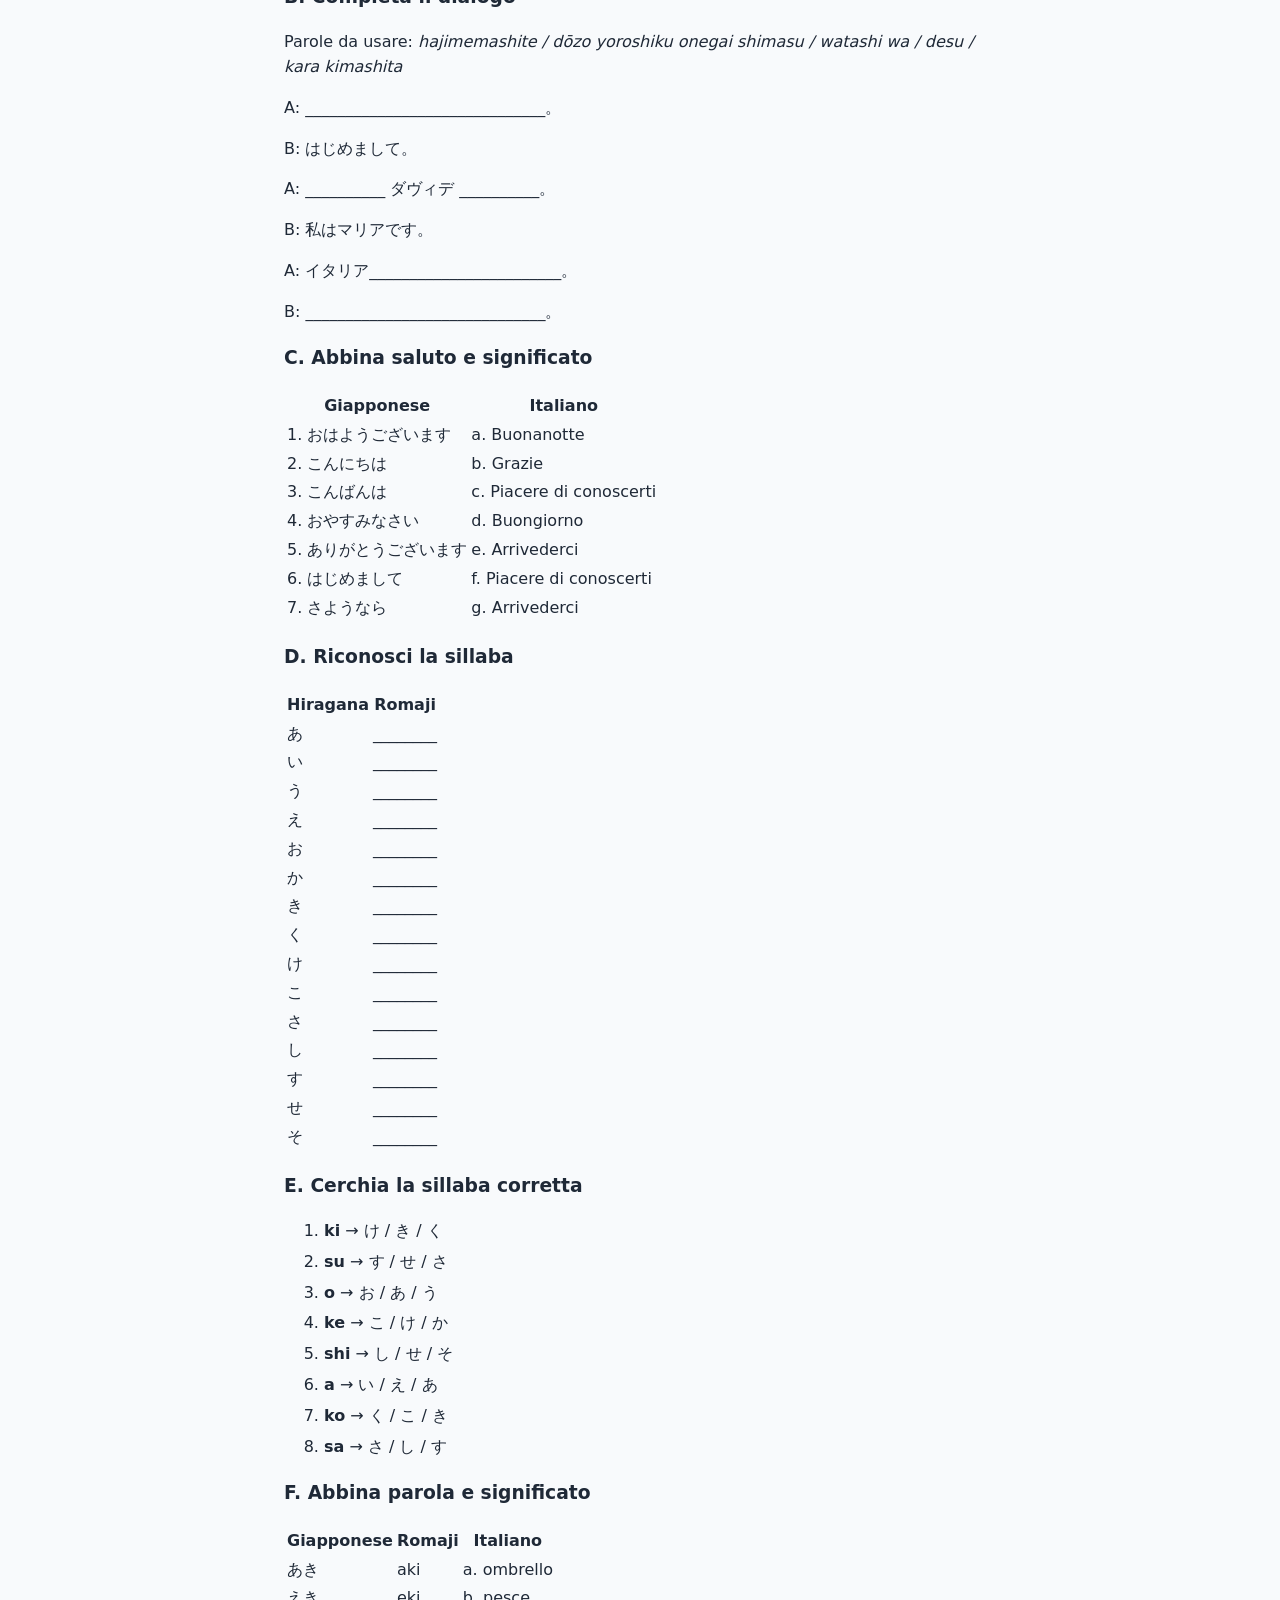
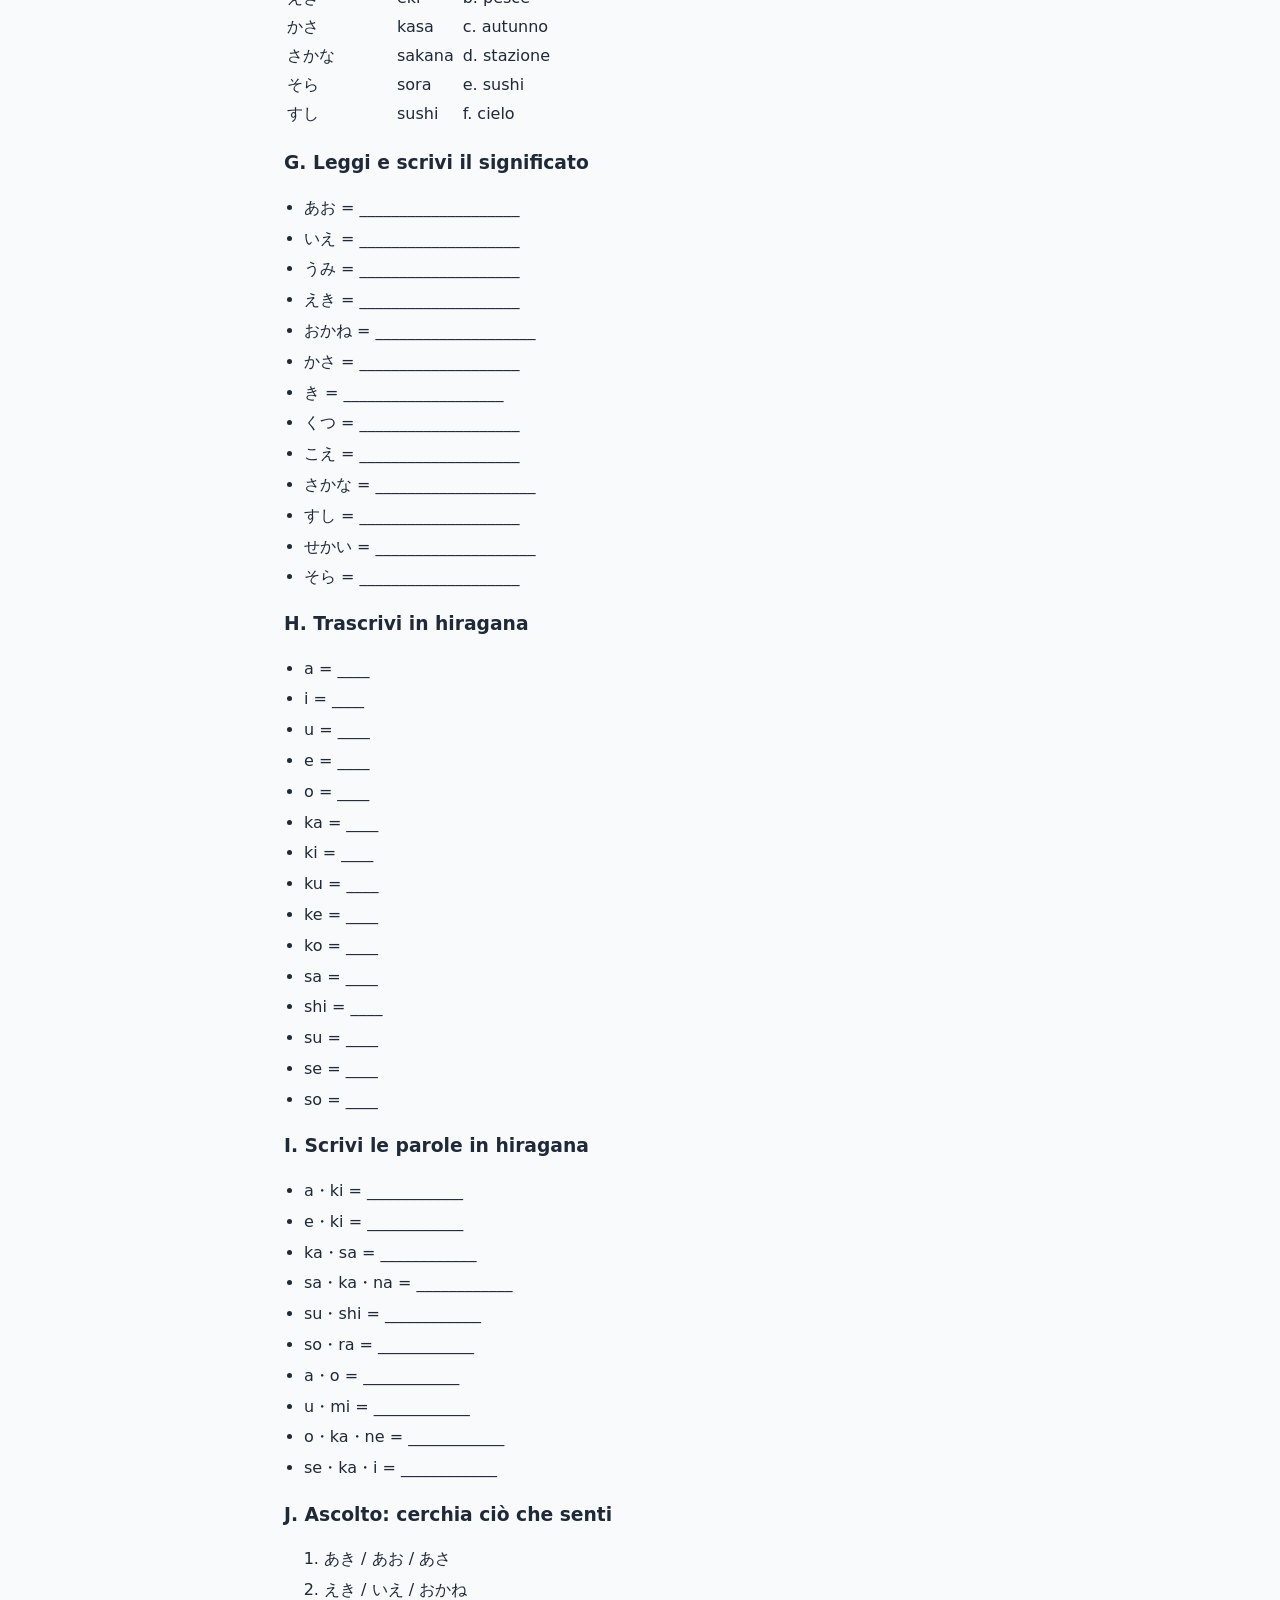
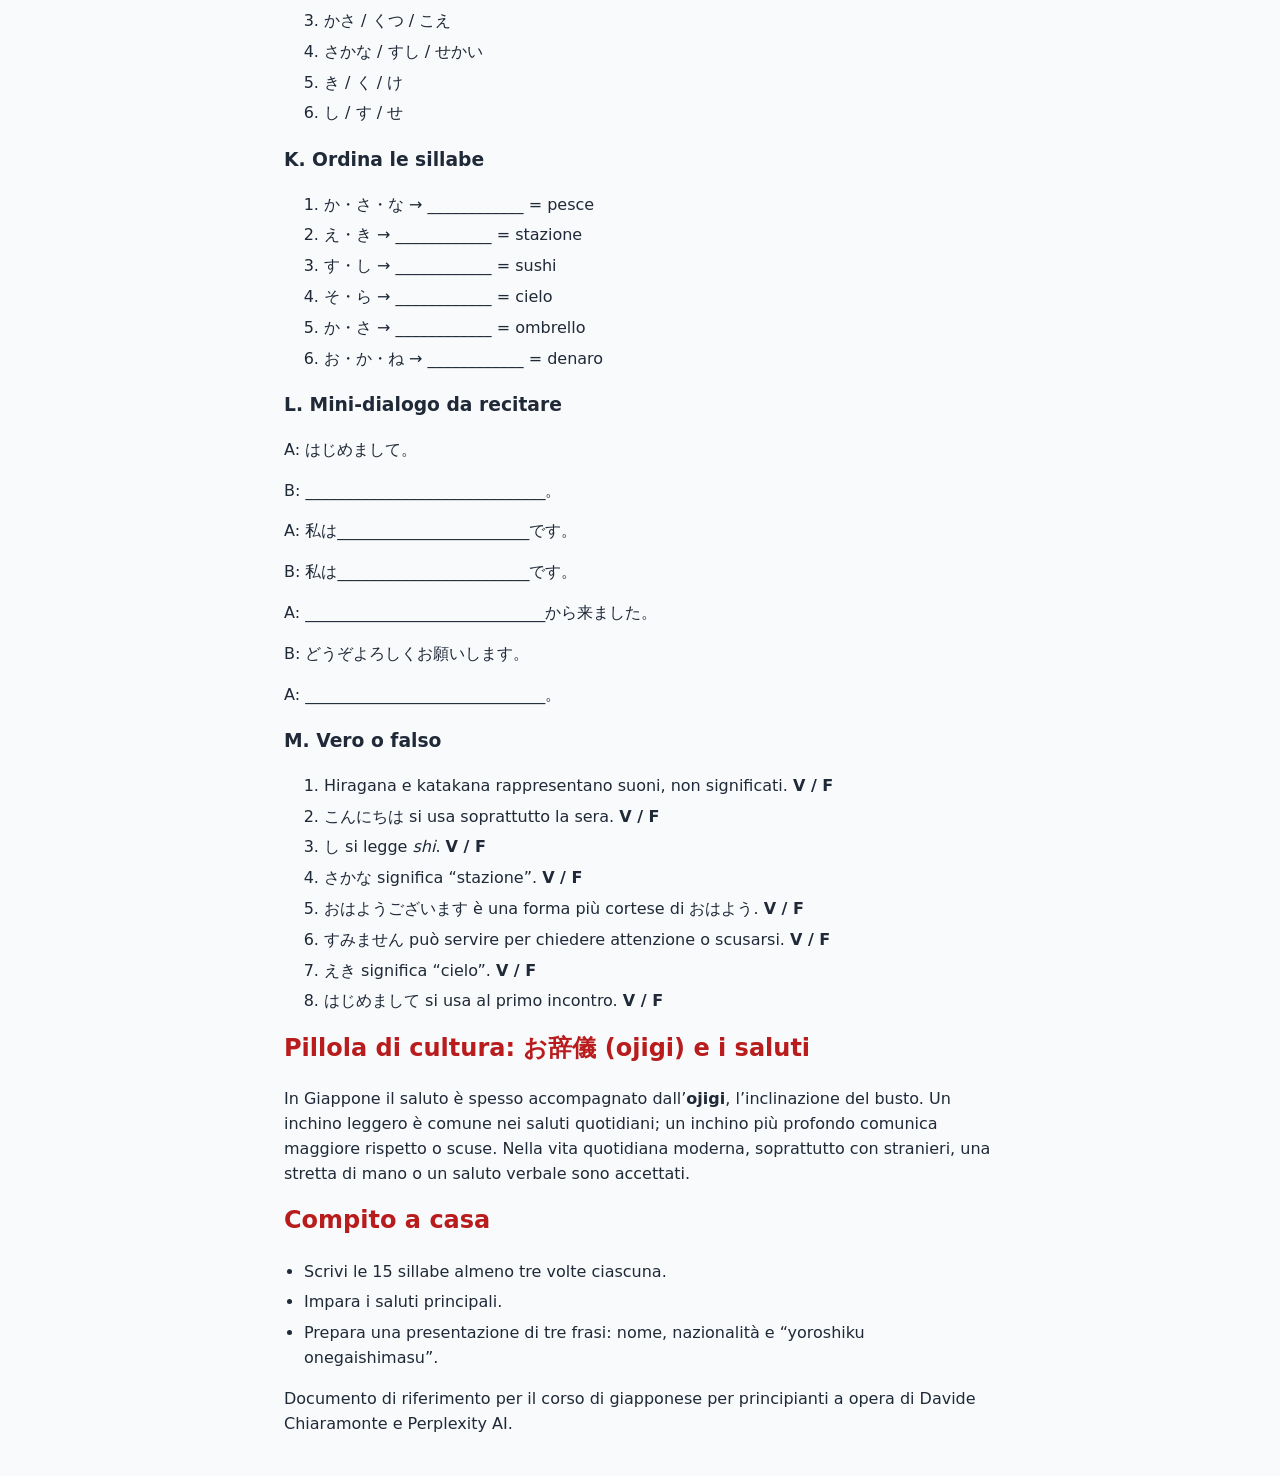
==== commit 22f2a9fc: "Integra il menu rapido nella Lezione 1" ====
--- a/lezioni/lezione-01.html
+++ b/lezioni/lezione-01.html
@@ -5,6 +5,7 @@
 <meta name="viewport" content="width=device-width, initial-scale=1">
 <title>Lezione 1 — Saluti, presentazione e hiragana a, ka, sa</title>
 <link rel="stylesheet" href="../css/style.css">
+<link rel="stylesheet" href="../css/menu.css">
 </head>
 <body>
 <header>
@@ -117,22 +118,22 @@
 <h3>B. Completa il dialogo</h3>
 <p>Parole da usare: <em>hajimemashite / dōzo yoroshiku onegai shimasu / watashi wa / desu / kara kimashita</em></p>
 <p>A: ______________________________。</p>
-<p>B: <em>Hajimemashite.</em></p>
-<p>A: __________ Tanaka __________。</p>
-<p>B: <em>Watashi wa Maria desu.</em></p>
-<p>A: <em>Itaria</em>________________________。</p>
+<p>B: はじめまして。</p>
+<p>A: __________ ダヴィデ __________。</p>
+<p>B: 私はマリアです。</p>
+<p>A: イタリア________________________。</p>
 <p>B: ______________________________。</p>
 
 <h3>C. Abbina saluto e significato</h3>
 <table>
 <tr><th>Giapponese</th><th>Italiano</th></tr>
-<tr><td>1. Ohayō gozaimasu</td><td>a. Buonanotte</td></tr>
-<tr><td>2. Konnichiwa</td><td>b. Grazie</td></tr>
-<tr><td>3. Konbanwa</td><td>c. Piacere di conoscerti</td></tr>
-<tr><td>4. Oyasumi nasai</td><td>d. Buongiorno</td></tr>
-<tr><td>5. Arigatō gozaimasu</td><td>e. Arrivederci</td></tr>
-<tr><td>6. Hajimemashite</td><td>f. Buonasera</td></tr>
-<tr><td>7. Sayōnara</td><td>g. Scusi</td></tr>
+<tr><td>1. おはようございます</td><td>a. Buonanotte</td></tr>
+<tr><td>2. こんにちは</td><td>b. Grazie</td></tr>
+<tr><td>3. こんばんは</td><td>c. Piacere di conoscerti</td></tr>
+<tr><td>4. おやすみなさい</td><td>d. Buongiorno</td></tr>
+<tr><td>5. ありがとうございます</td><td>e. Arrivederci</td></tr>
+<tr><td>6. はじめまして</td><td>f. Piacere di conoscerti</td></tr>
+<tr><td>7. さようなら</td><td>g. Arrivederci</td></tr>
 </table>
 
 <h3>D. Riconosci la sillaba</h3>
@@ -229,7 +230,6 @@
 </ul>
 
 <h3>J. Ascolto: cerchia ciò che senti</h3>
-<p><em>File audio inviato su WhatsApp.</em></p>
 <ol>
 <li>あき / あお / あさ</li>
 <li>えき / いえ / おかね</li>
@@ -250,24 +250,24 @@
 </ol>
 
 <h3>L. Mini-dialogo da recitare</h3>
-<p>A: <em>Hajimemashite.</em></p>
+<p>A: はじめまして。</p>
 <p>B: ______________________________。</p>
-<p>A: <em>Watashi wa</em>________________________<em>desu.</em></p>
-<p>B: <em>Watashi wa</em>________________________<em>desu.</em></p>
-<p>A: ______________________________<em>kara kimashita.</em></p>
-<p>B: <em>Dōzo yoroshiku onegai shimasu.</em></p>
+<p>A: 私は________________________です。</p>
+<p>B: 私は________________________です。</p>
+<p>A: ______________________________から来ました。</p>
+<p>B: どうぞよろしくお願いします。</p>
 <p>A: ______________________________。</p>
 
 <h3>M. Vero o falso</h3>
 <ol>
 <li>Hiragana e katakana rappresentano suoni, non significati. <strong>V / F</strong></li>
-<li><em>Konnichiwa</em> si usa soprattutto la sera. <strong>V / F</strong></li>
+<li>こんにちは si usa soprattutto la sera. <strong>V / F</strong></li>
 <li>し si legge <em>shi</em>. <strong>V / F</strong></li>
 <li>さかな significa “stazione”. <strong>V / F</strong></li>
-<li><em>Ohayō gozaimasu</em> è una forma più cortese di <em>ohayō</em>. <strong>V / F</strong></li>
-<li><em>Sumimasen</em> può servire per chiedere attenzione o scusarsi. <strong>V / F</strong></li>
+<li>おはようございます è una forma più cortese di おはよう. <strong>V / F</strong></li>
+<li>すみません può servire per chiedere attenzione o scusarsi. <strong>V / F</strong></li>
 <li>えき significa “cielo”. <strong>V / F</strong></li>
-<li><em>Hajimemashite</em> si usa al primo incontro. <strong>V / F</strong></li>
+<li>はじめまして si usa al primo incontro. <strong>V / F</strong></li>
 </ol>
 
 <h2>Pillola di cultura: お辞儀 (ojigi) e i saluti</h2>
@@ -279,16 +279,6 @@
 <li>Impara i saluti principali.</li>
 <li>Prepara una presentazione di tre frasi: nome, nazionalità e “yoroshiku onegaishimasu”.</li>
 </ul>
-
-<h2>Soluzioni per l’insegnante</h2>
-<p><strong>A:</strong> 1. おはようございます; 2. こんにちは; 3. こんばんは; 4. おやすみなさい; 5. ありがとうございます; 6. すみません; 7. はじめまして; 8. またね.</p>
-<p><strong>B:</strong> はじめまして / 私は / です / から来ました / どうぞよろしくお願いします.</p>
-<p><strong>C:</strong> 1-d, 2-?, 3-f, 4-a, 5-b, 6-c, 7-e.</p>
-<p><strong>F:</strong> 1-c, 2-d, 3-a, 4-b, 5-f, 6-e.</p>
-<p><strong>G:</strong> blu; casa; mare; stazione; denaro; ombrello; albero; scarpe; voce; pesce; sushi; mondo; cielo.</p>
-<p><strong>I:</strong> あき; えき; かさ; さかな; すし; そら; あお; うみ; おかね; せかい.</p>
-<p><strong>K:</strong> さかな; えき; すし; そら; かさ; おかね.</p>
-<p><strong>M:</strong> 1-V; 2-F; 3-V; 4-F; 5-V; 6-V; 7-F; 8-V.</p>
 
 <p class="small">Documento di riferimento per il corso di giapponese per principianti a opera di Davide Chiaramonte e Perplexity AI.</p>
 </main>
--- a/css/menu.css
+++ b/css/menu.css
@@ -0,0 +1,57 @@
+/* Menu espandibile del sito */
+.site-menu{
+  position:fixed;
+  top:12px;
+  right:12px;
+  z-index:1000;
+}
+
+.site-menu-toggle{
+  width:44px;
+  height:44px;
+  border:0;
+  border-radius:50%;
+  background:var(--red,#b91c1c);
+  color:#fff;
+  font-size:22px;
+  font-weight:700;
+  cursor:pointer;
+  box-shadow:0 2px 6px rgba(0,0,0,.2);
+}
+
+.site-menu-panel{
+  position:absolute;
+  top:52px;
+  right:0;
+  width:230px;
+  background:#fff;
+  border:1px solid var(--line,#e5e7eb);
+  border-radius:14px;
+  box-shadow:0 8px 24px rgba(0,0,0,.15);
+  padding:8px;
+  display:grid;
+  gap:2px;
+}
+
+.site-menu-panel a{
+  padding:10px 12px;
+  border-radius:10px;
+  color:var(--ink,#1f2937);
+  text-decoration:none;
+  font-weight:600;
+}
+
+.site-menu-panel a:hover{
+  background:#fee2e2;
+  color:var(--red,#b91c1c);
+}
+
+.hidden{
+  display:none !important;
+}
+
+@media print{
+  .site-menu{
+    display:none !important;
+  }
+}
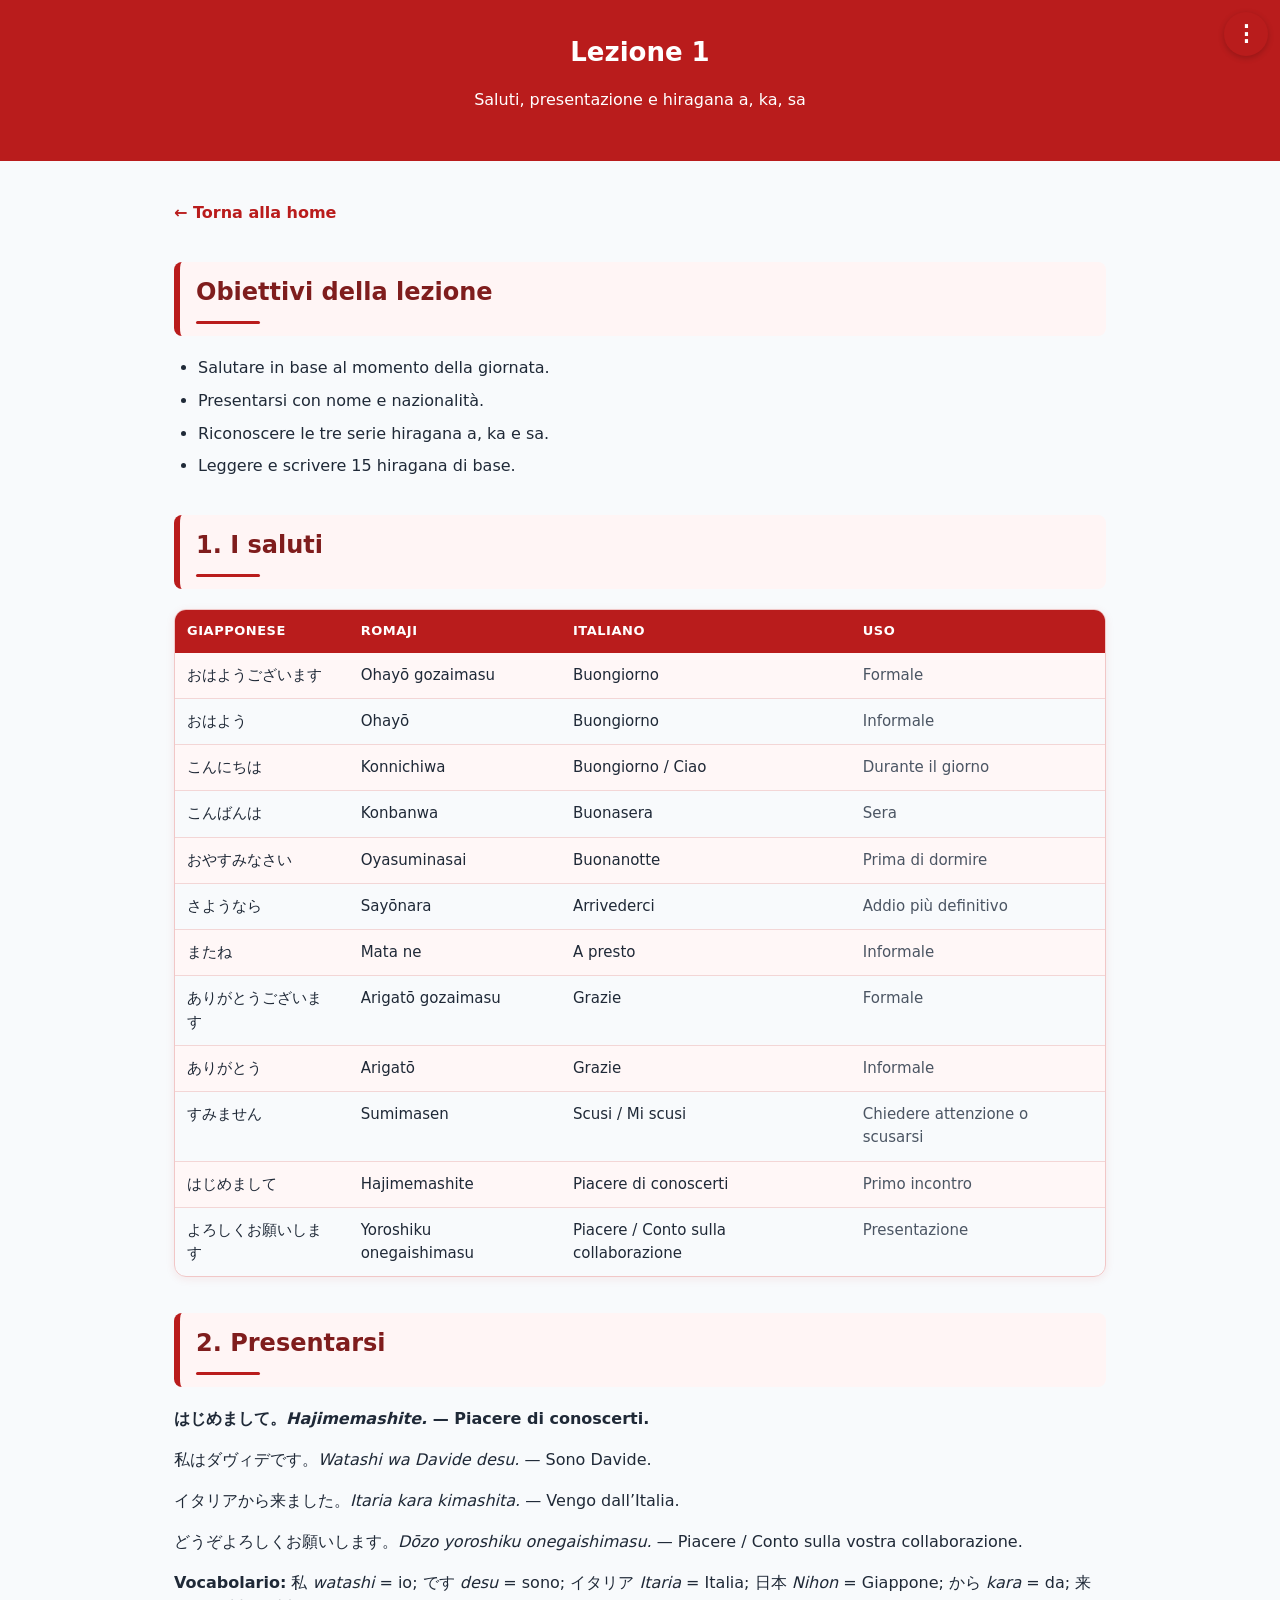
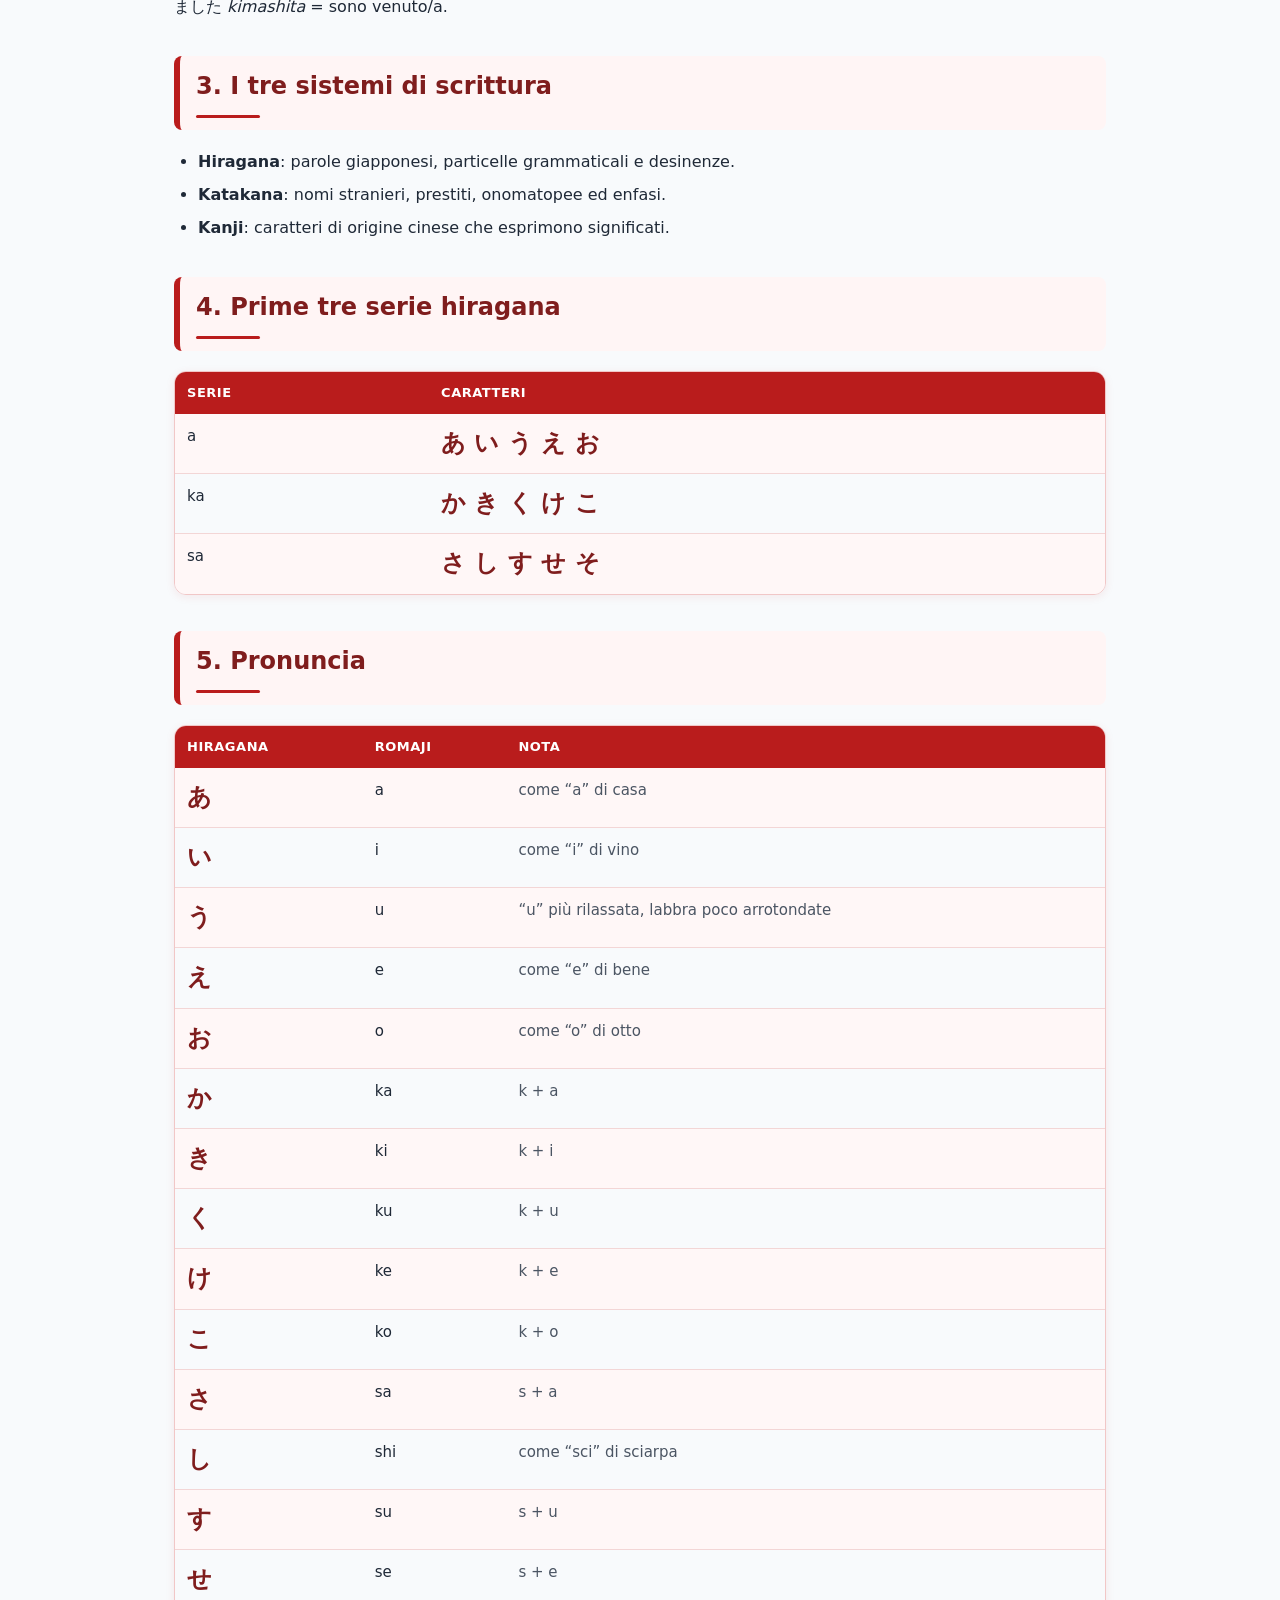
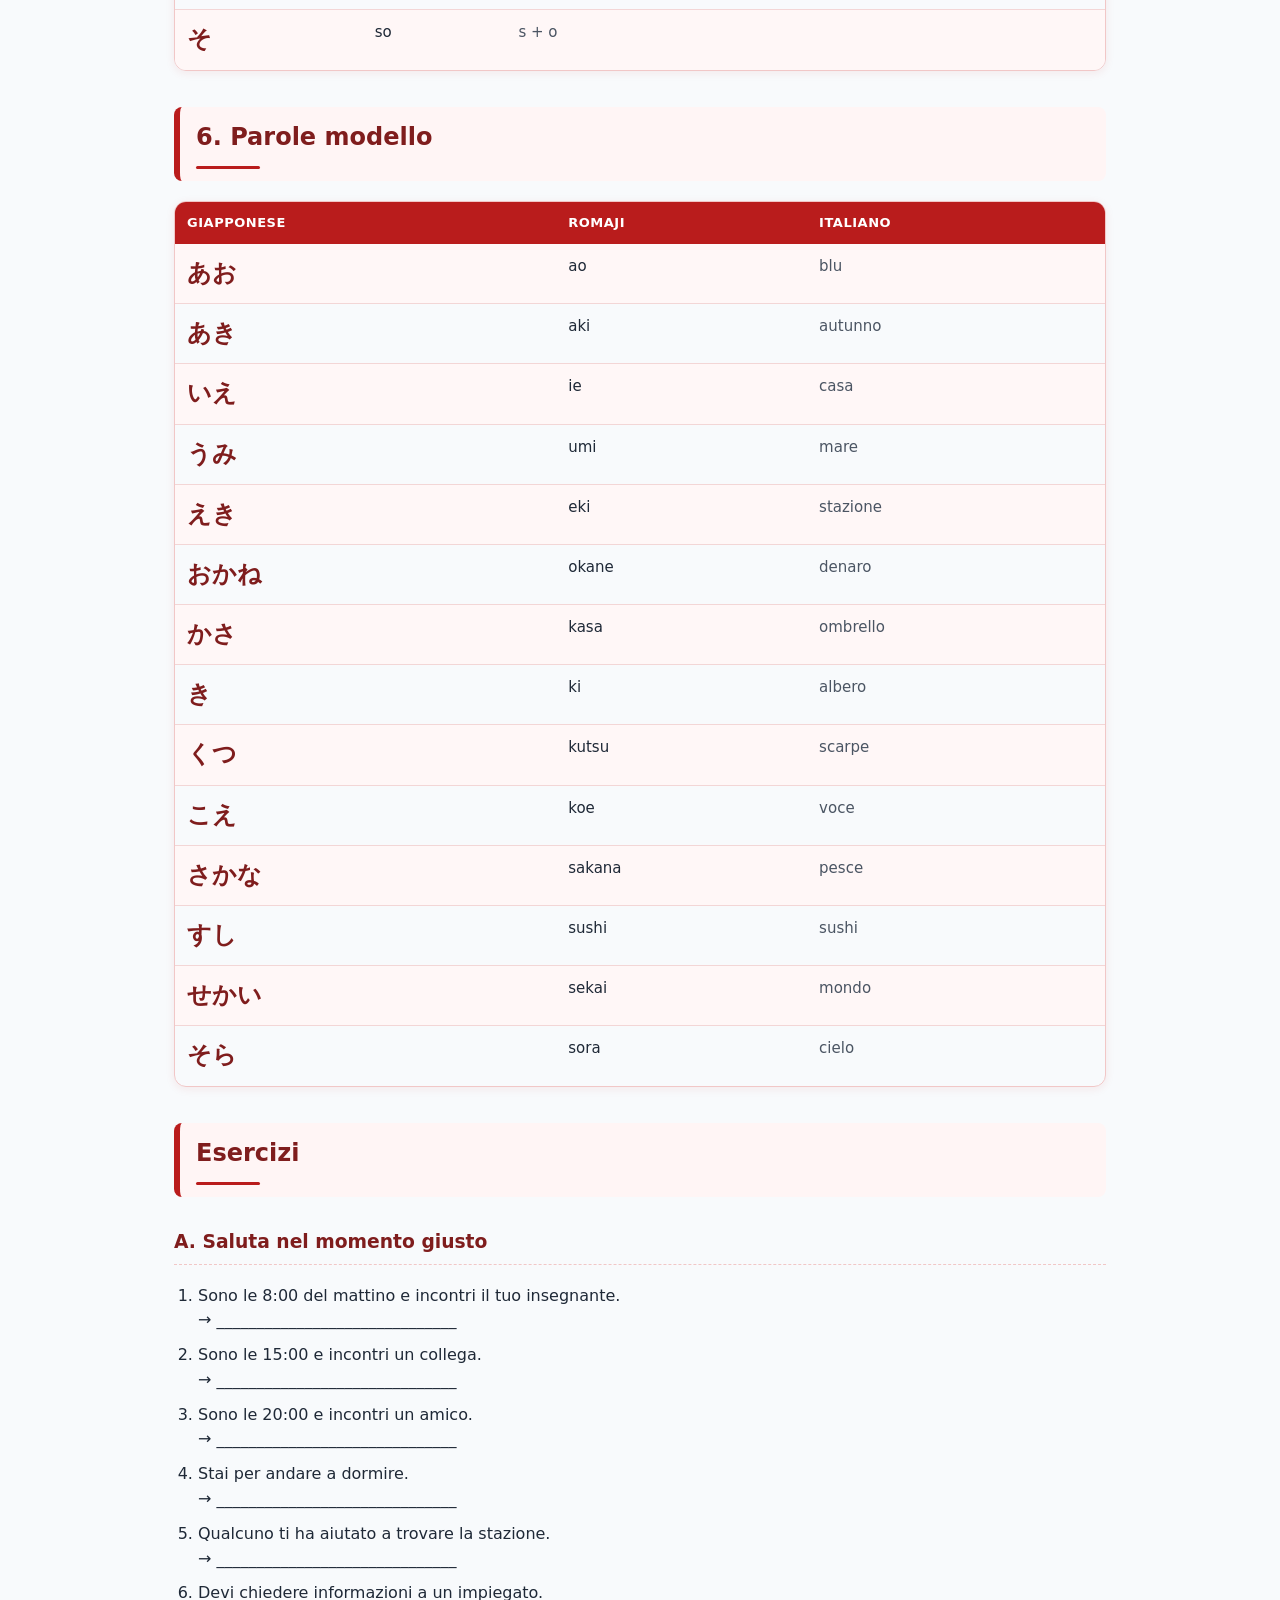
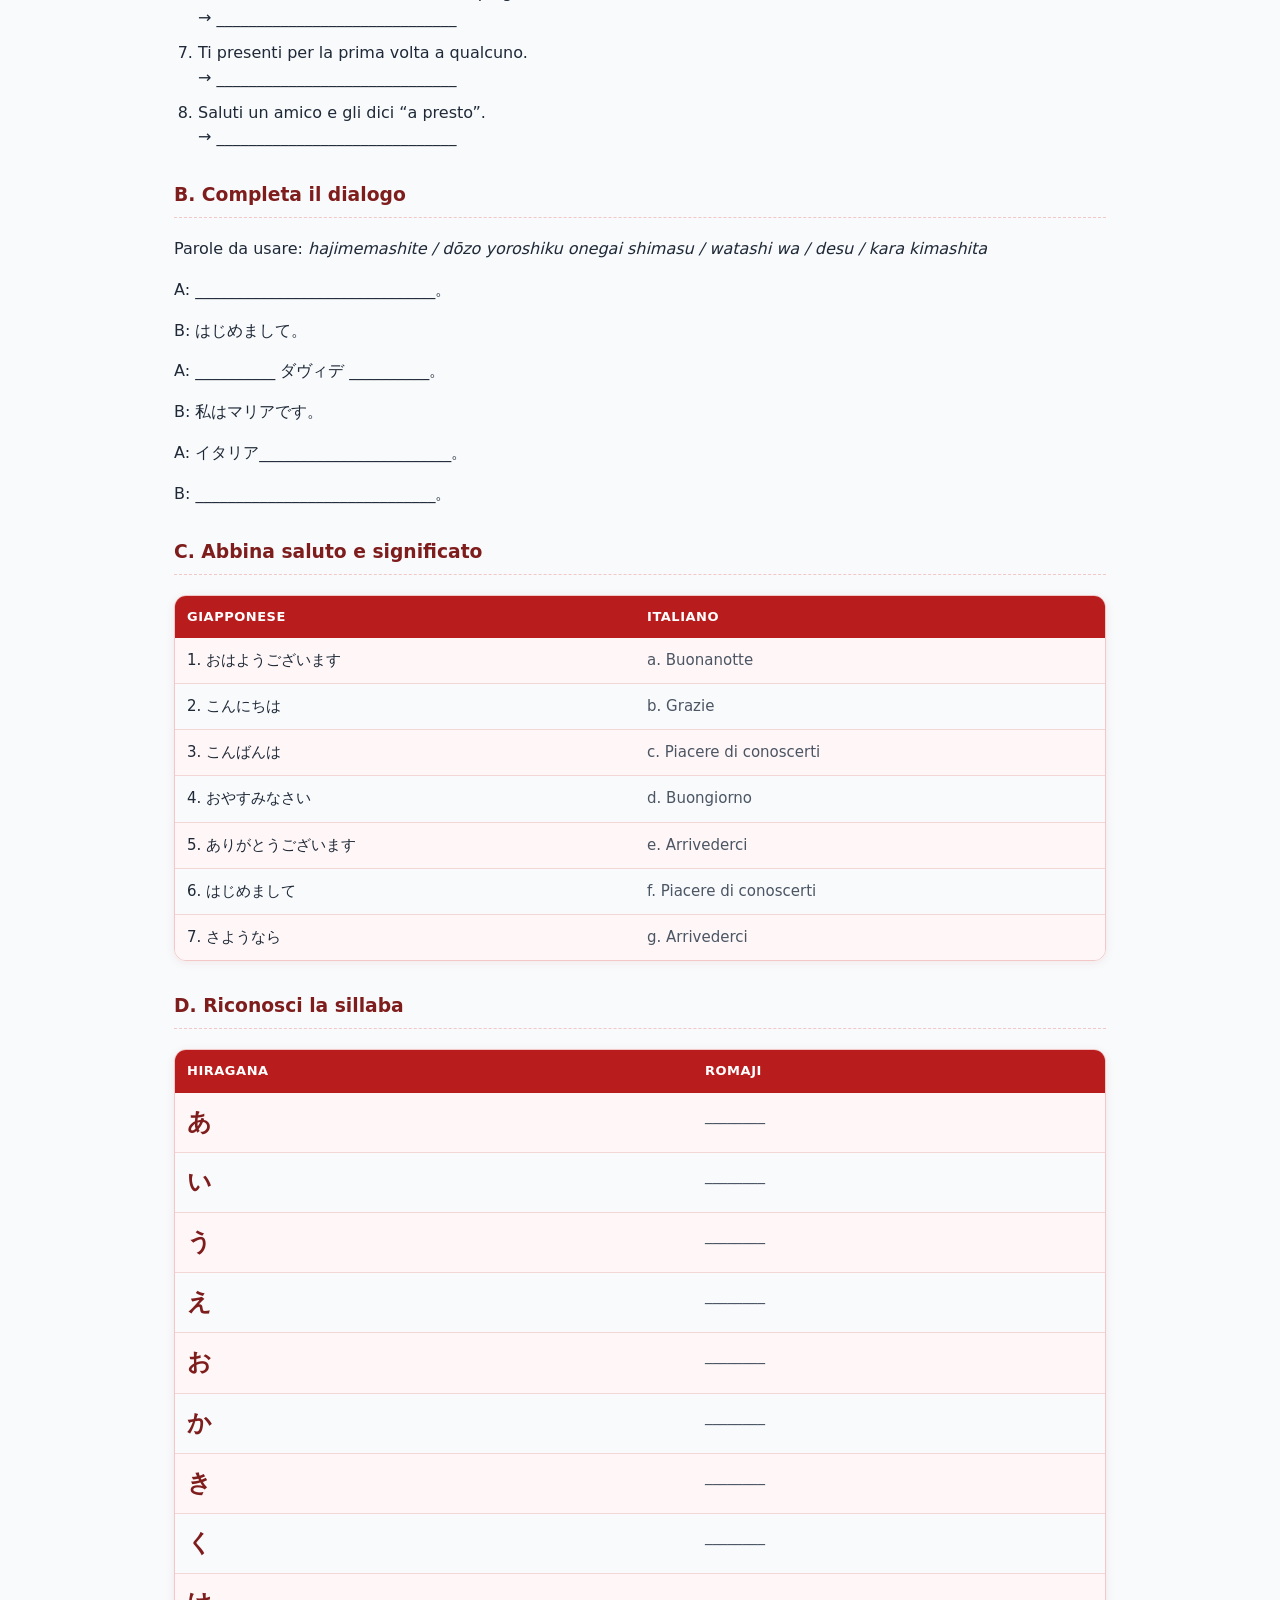
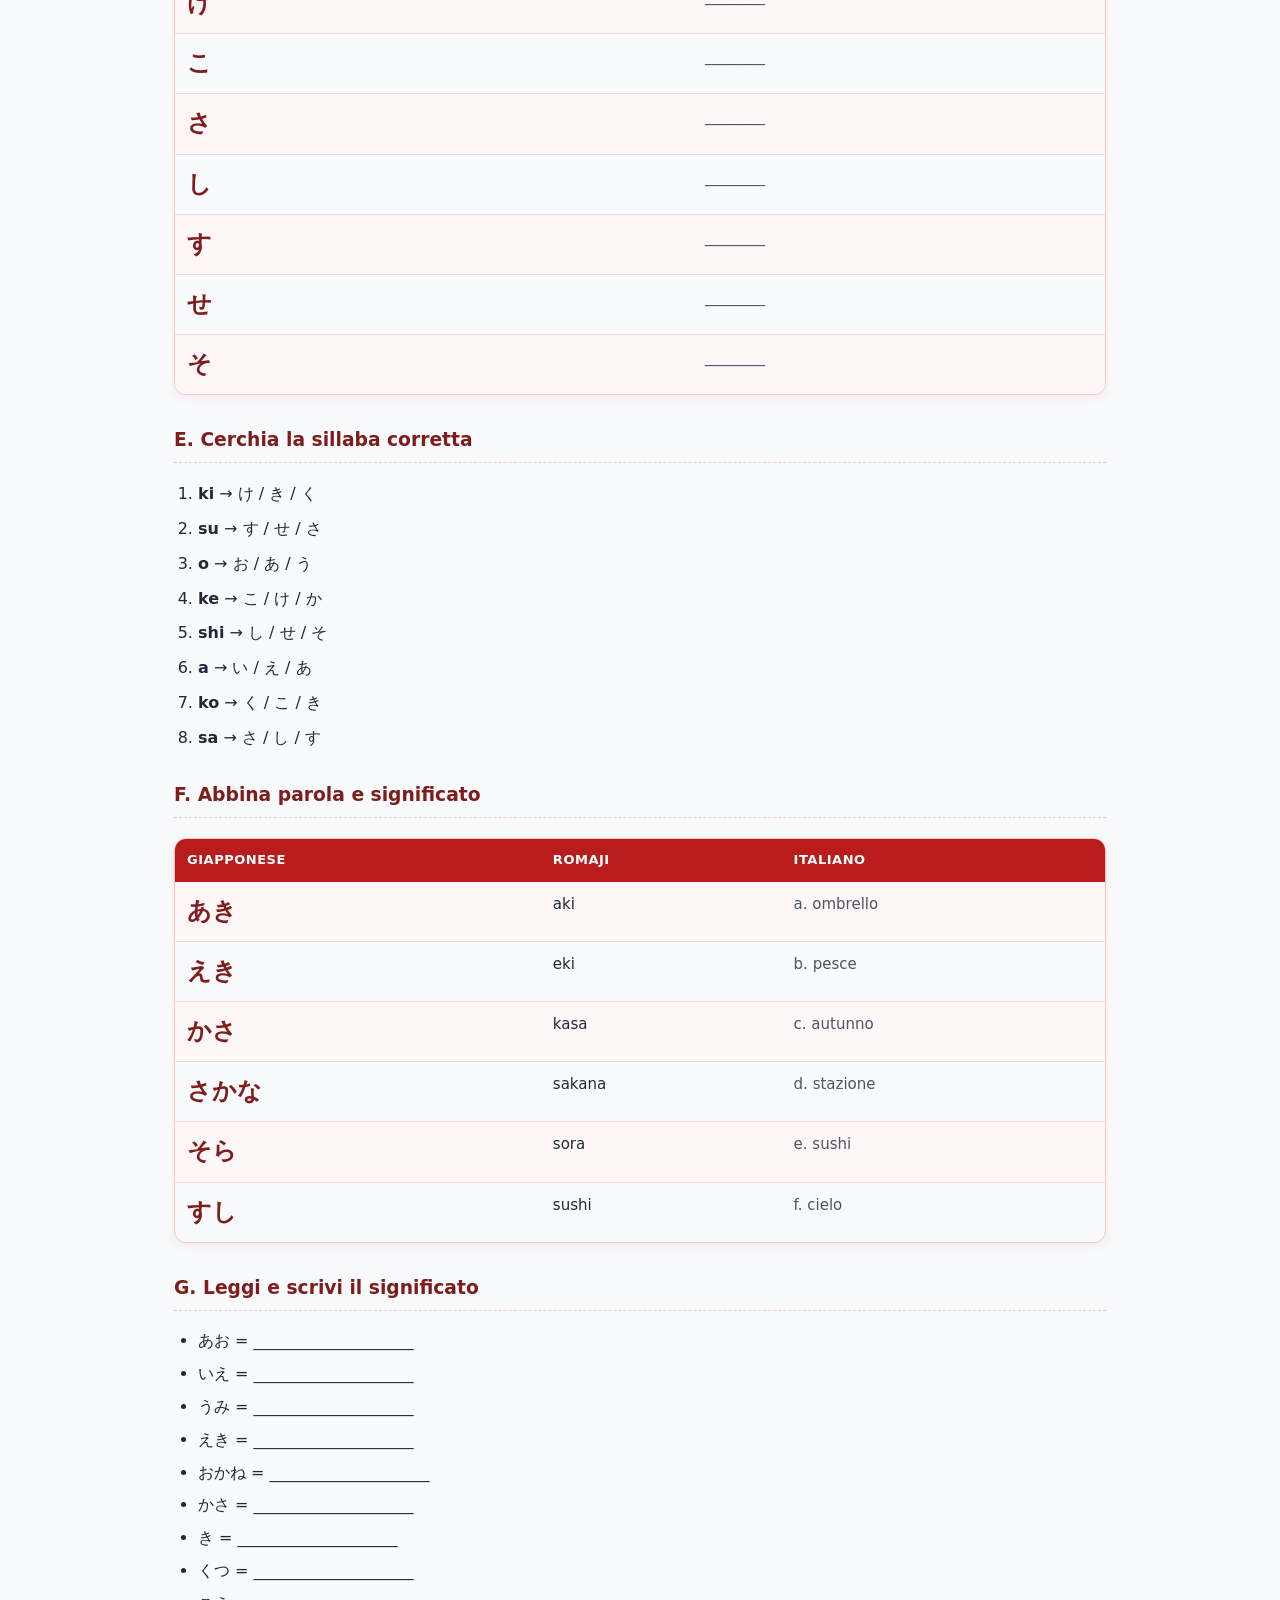
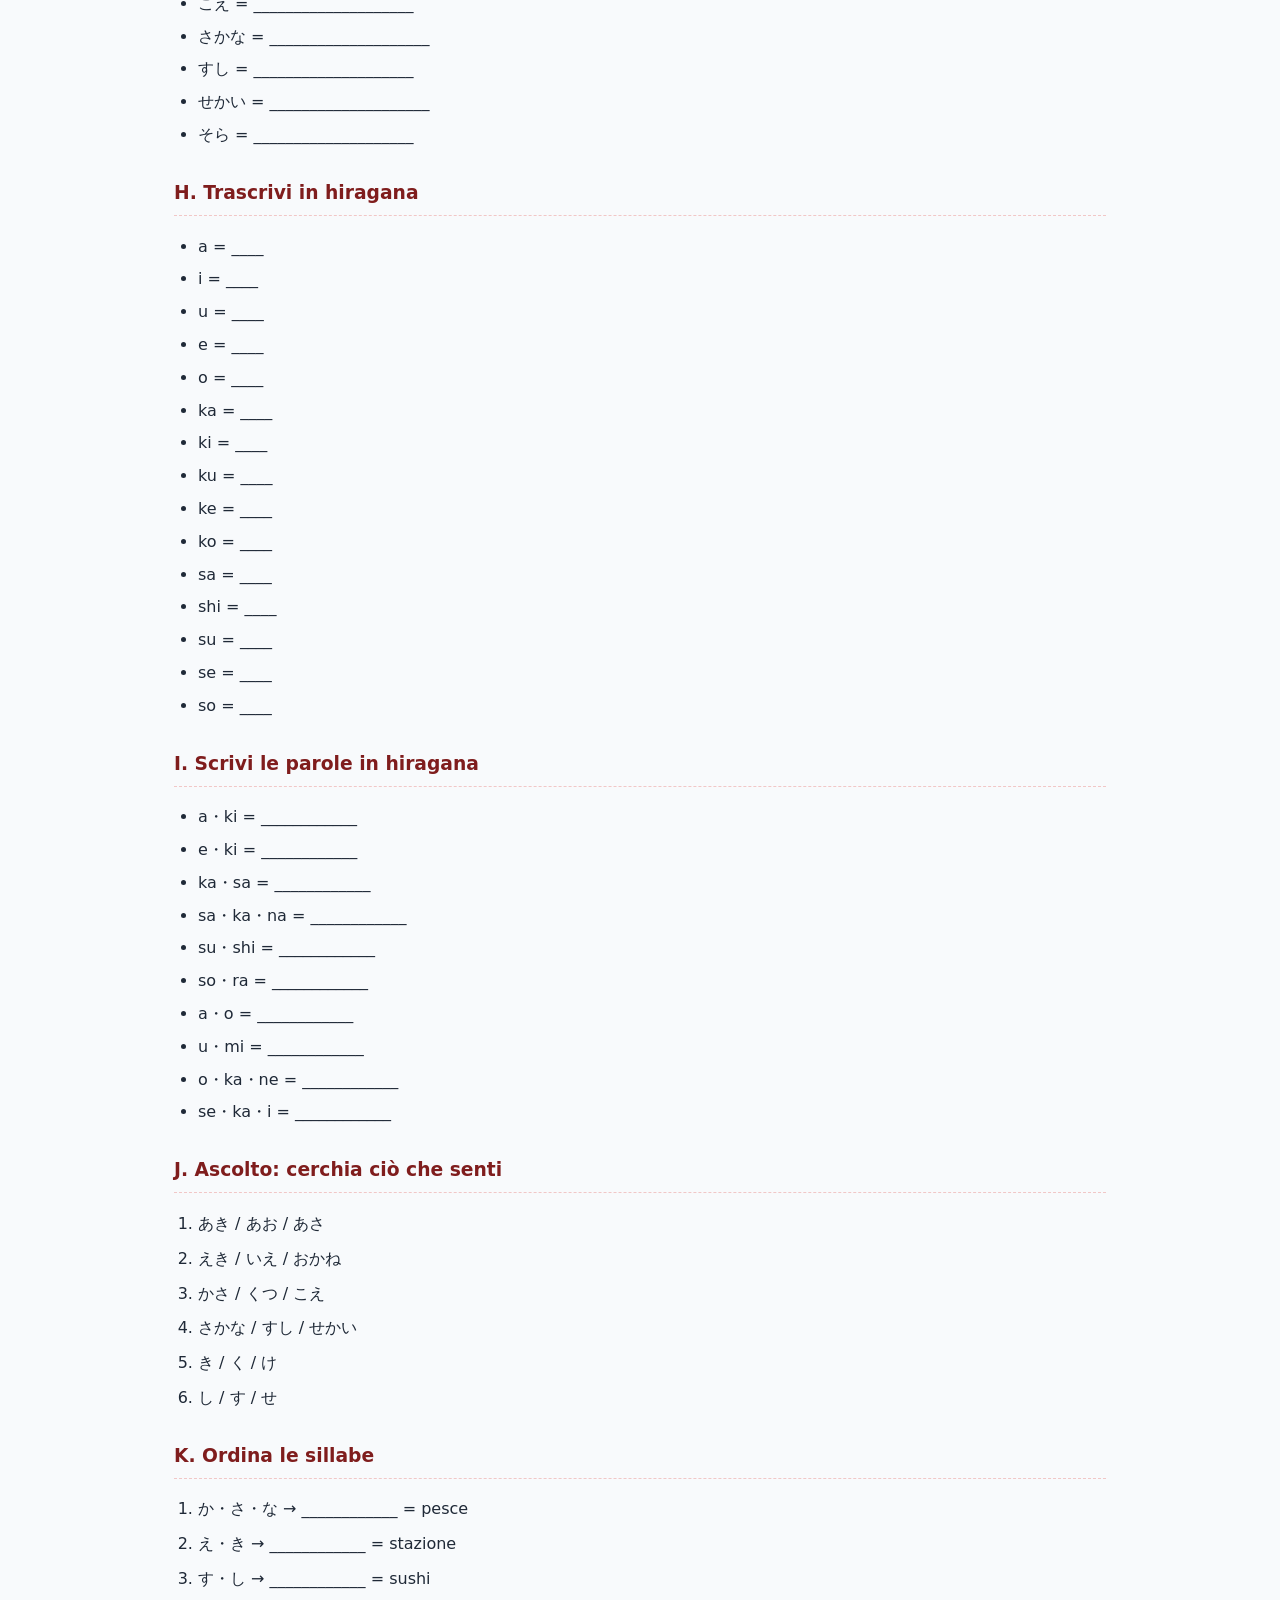
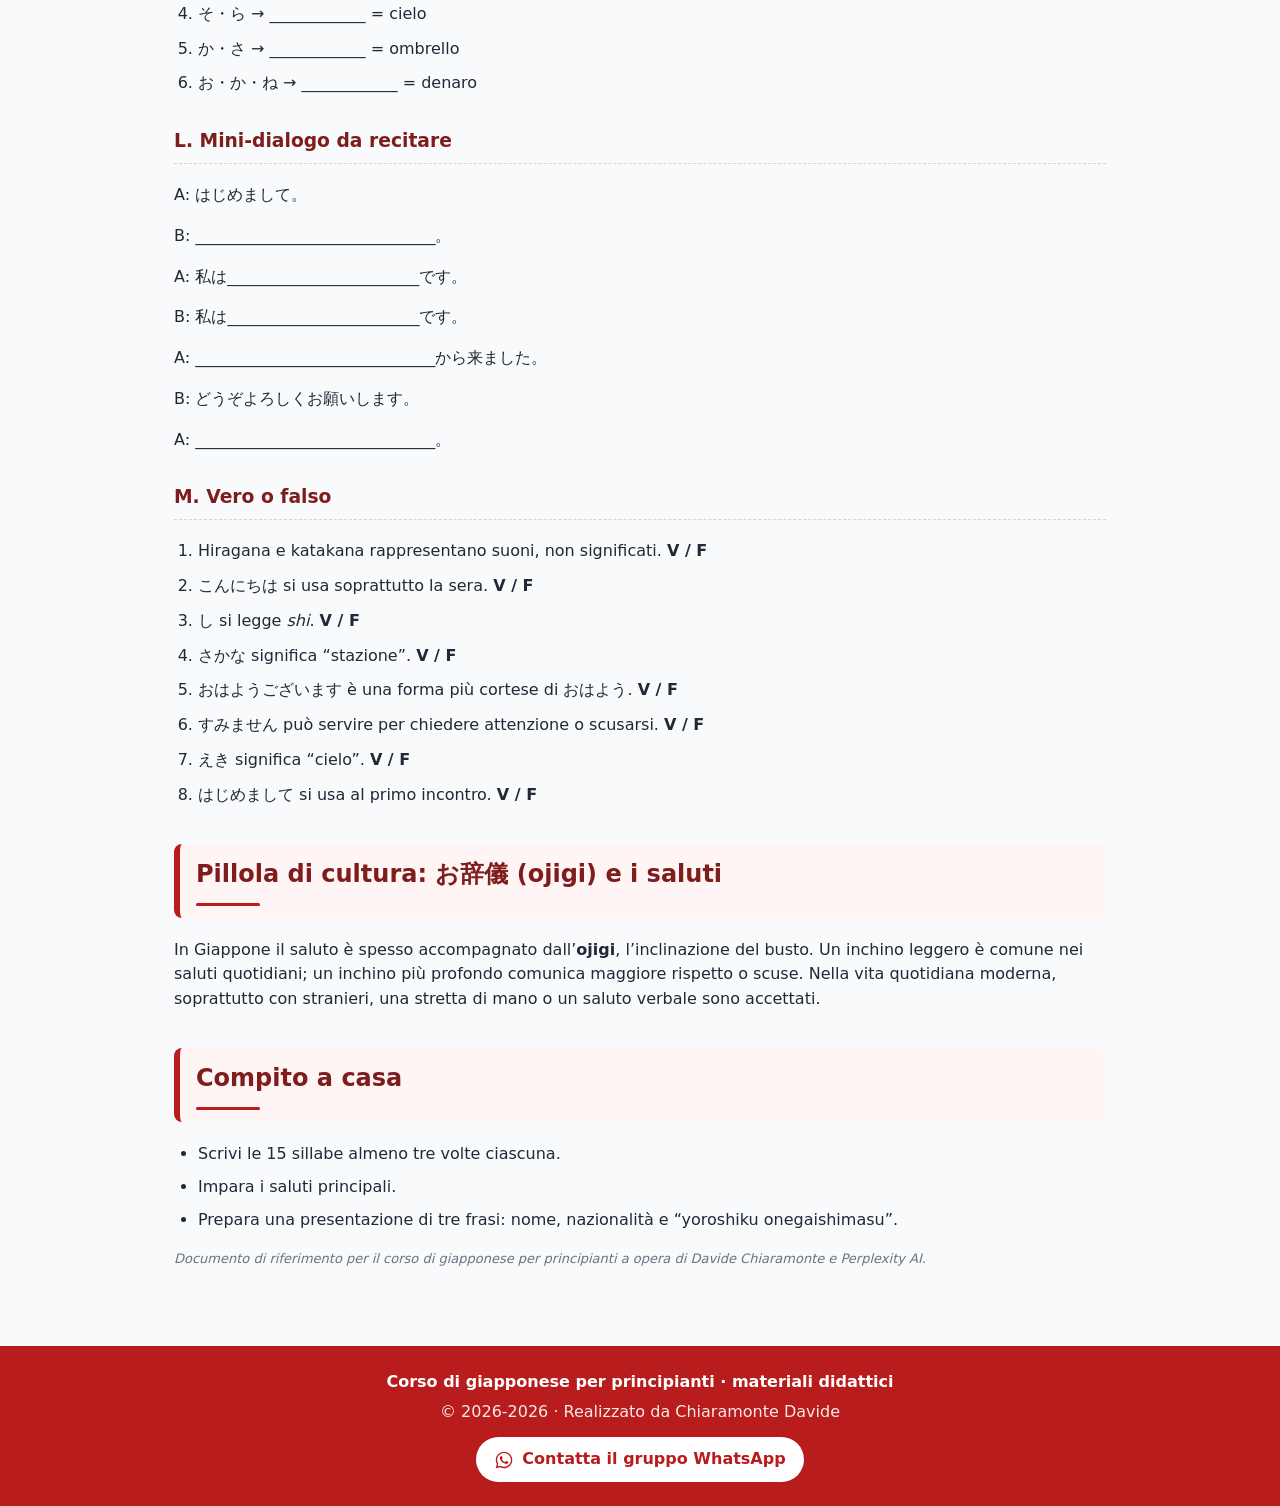
==== commit dfd304ed: "Collega stile dedicato lezione 1" ====
--- a/lezioni/lezione-01.html
+++ b/lezioni/lezione-01.html
@@ -6,6 +6,7 @@
 <title>Lezione 1 — Saluti, presentazione e hiragana a, ka, sa</title>
 <link rel="stylesheet" href="../css/style.css">
 <link rel="stylesheet" href="../css/menu.css">
+<link rel="stylesheet" href="../css/lezione-01.css">
 </head>
 <body>
 <header>
--- a/css/lezione-01.css
+++ b/css/lezione-01.css
@@ -0,0 +1,113 @@
+/* Stile dedicato alla Lezione 1 */
+
+main{
+  max-width: 980px;
+}
+
+h2{
+  color:#7f1d1d;
+  background:#fff5f5;
+  border-left:6px solid #b91c1c;
+  border-radius:8px;
+  padding:12px 16px;
+  margin-top:36px;
+}
+
+h2::after{
+  content:"";
+  display:block;
+  width:64px;
+  height:3px;
+  background:#b91c1c;
+  border-radius:2px;
+  margin-top:10px;
+}
+
+h3{
+  color:#7f1d1d;
+  margin-top:30px;
+  padding-bottom:8px;
+  border-bottom:1px dashed #f1c7c7;
+}
+
+table{
+  width:100%;
+  border-collapse:separate;
+  border-spacing:0;
+  margin:20px 0;
+  border:1px solid #f1c7c7;
+  border-radius:12px;
+  overflow:hidden;
+  box-shadow:0 2px 10px rgba(185,28,28,.08);
+  font-size:15px;
+}
+
+th{
+  background:#b91c1c;
+  color:#fff;
+  padding:11px 12px;
+  text-align:left;
+  font-size:13px;
+  text-transform:uppercase;
+  letter-spacing:.04em;
+}
+
+td{
+  padding:11px 12px;
+  border-bottom:1px solid #f3d6d6;
+  vertical-align:top;
+}
+
+tbody tr:last-child td{
+  border-bottom:0;
+}
+
+tbody tr:nth-child(even){
+  background:#fff7f7;
+}
+
+tbody tr:hover{
+  background:#ffecec;
+}
+
+.kana{
+  font-size:24px;
+  font-weight:700;
+  color:#7f1d1d;
+}
+
+td:last-child{
+  color:#4b5563;
+}
+
+ol{
+  padding-left:24px;
+}
+
+ol li{
+  margin:10px 0;
+}
+
+ul{
+  padding-left:24px;
+}
+
+ul li{
+  margin:8px 0;
+}
+
+.small{
+  font-size:13px;
+  color:#6b7280;
+  font-style:italic;
+}
+
+@media print{
+  table{
+    box-shadow:none;
+  }
+
+  tbody tr:hover{
+    background:transparent;
+  }
+}
